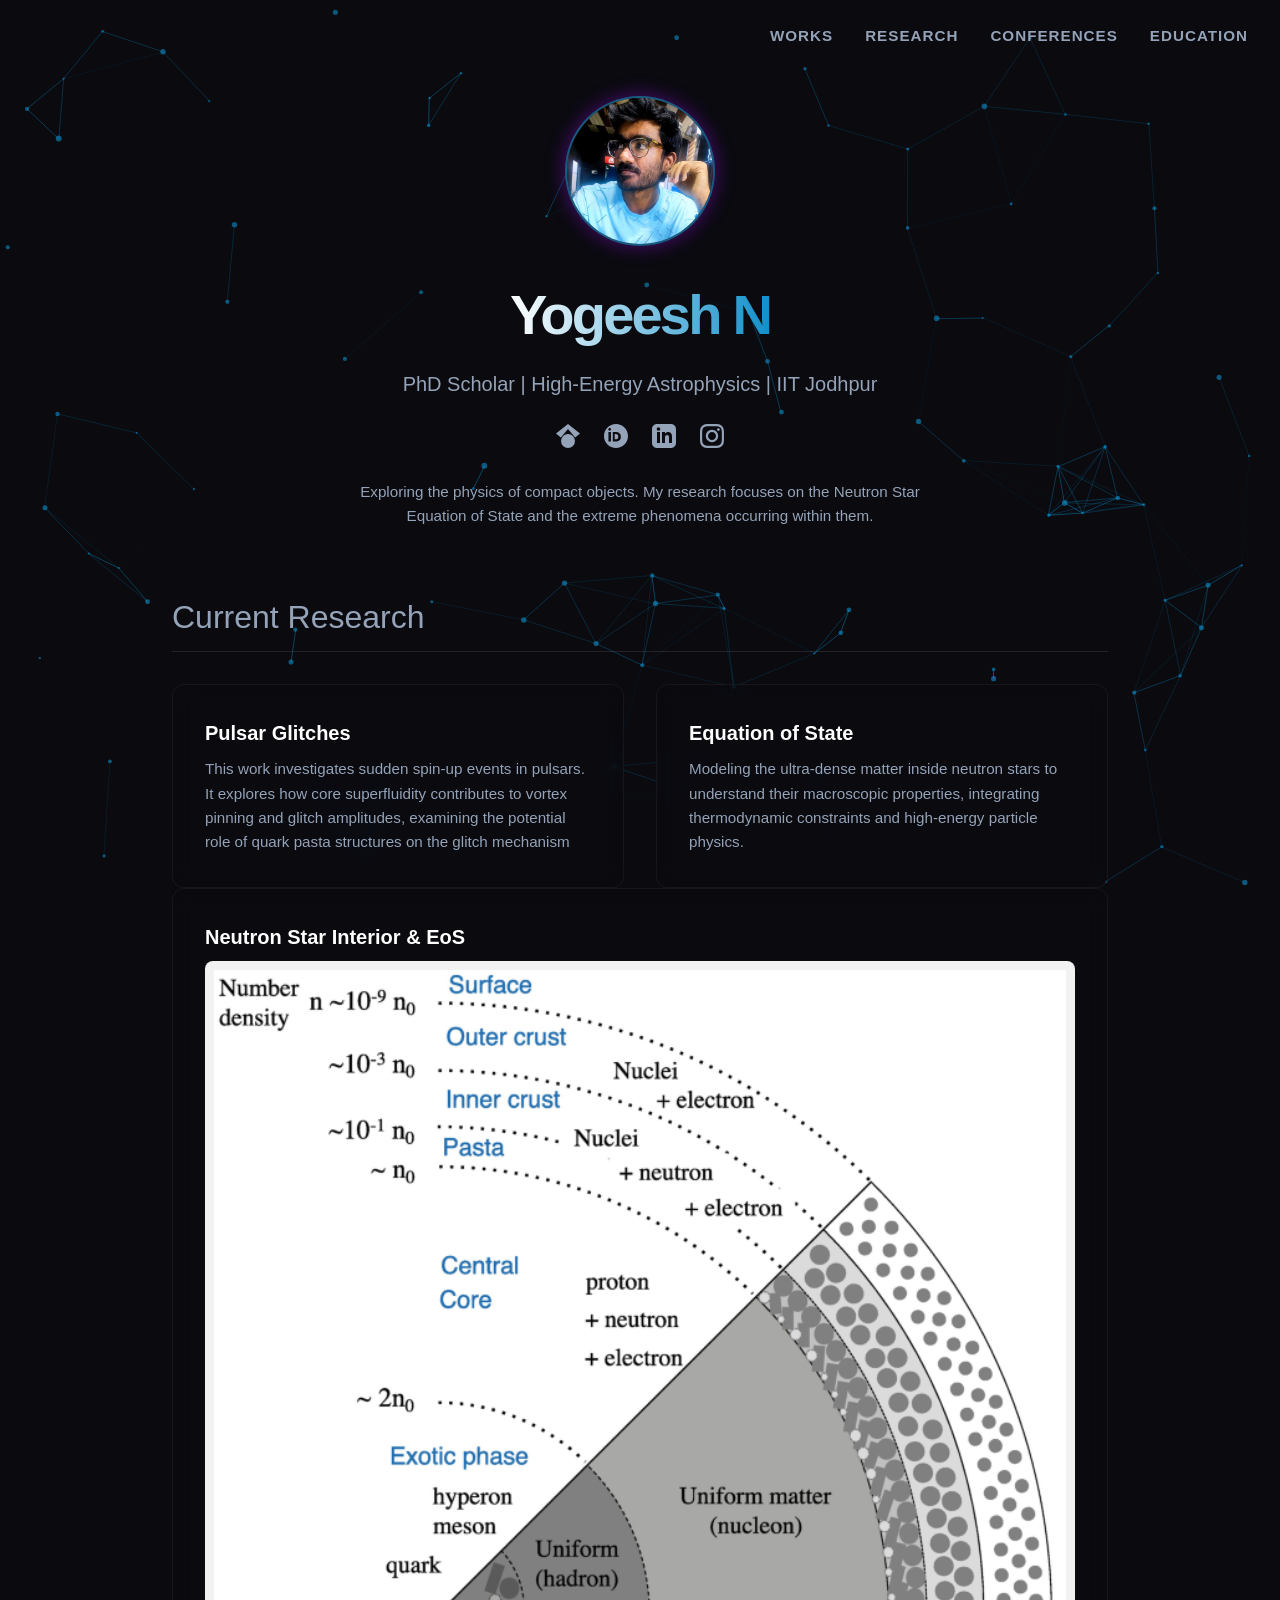
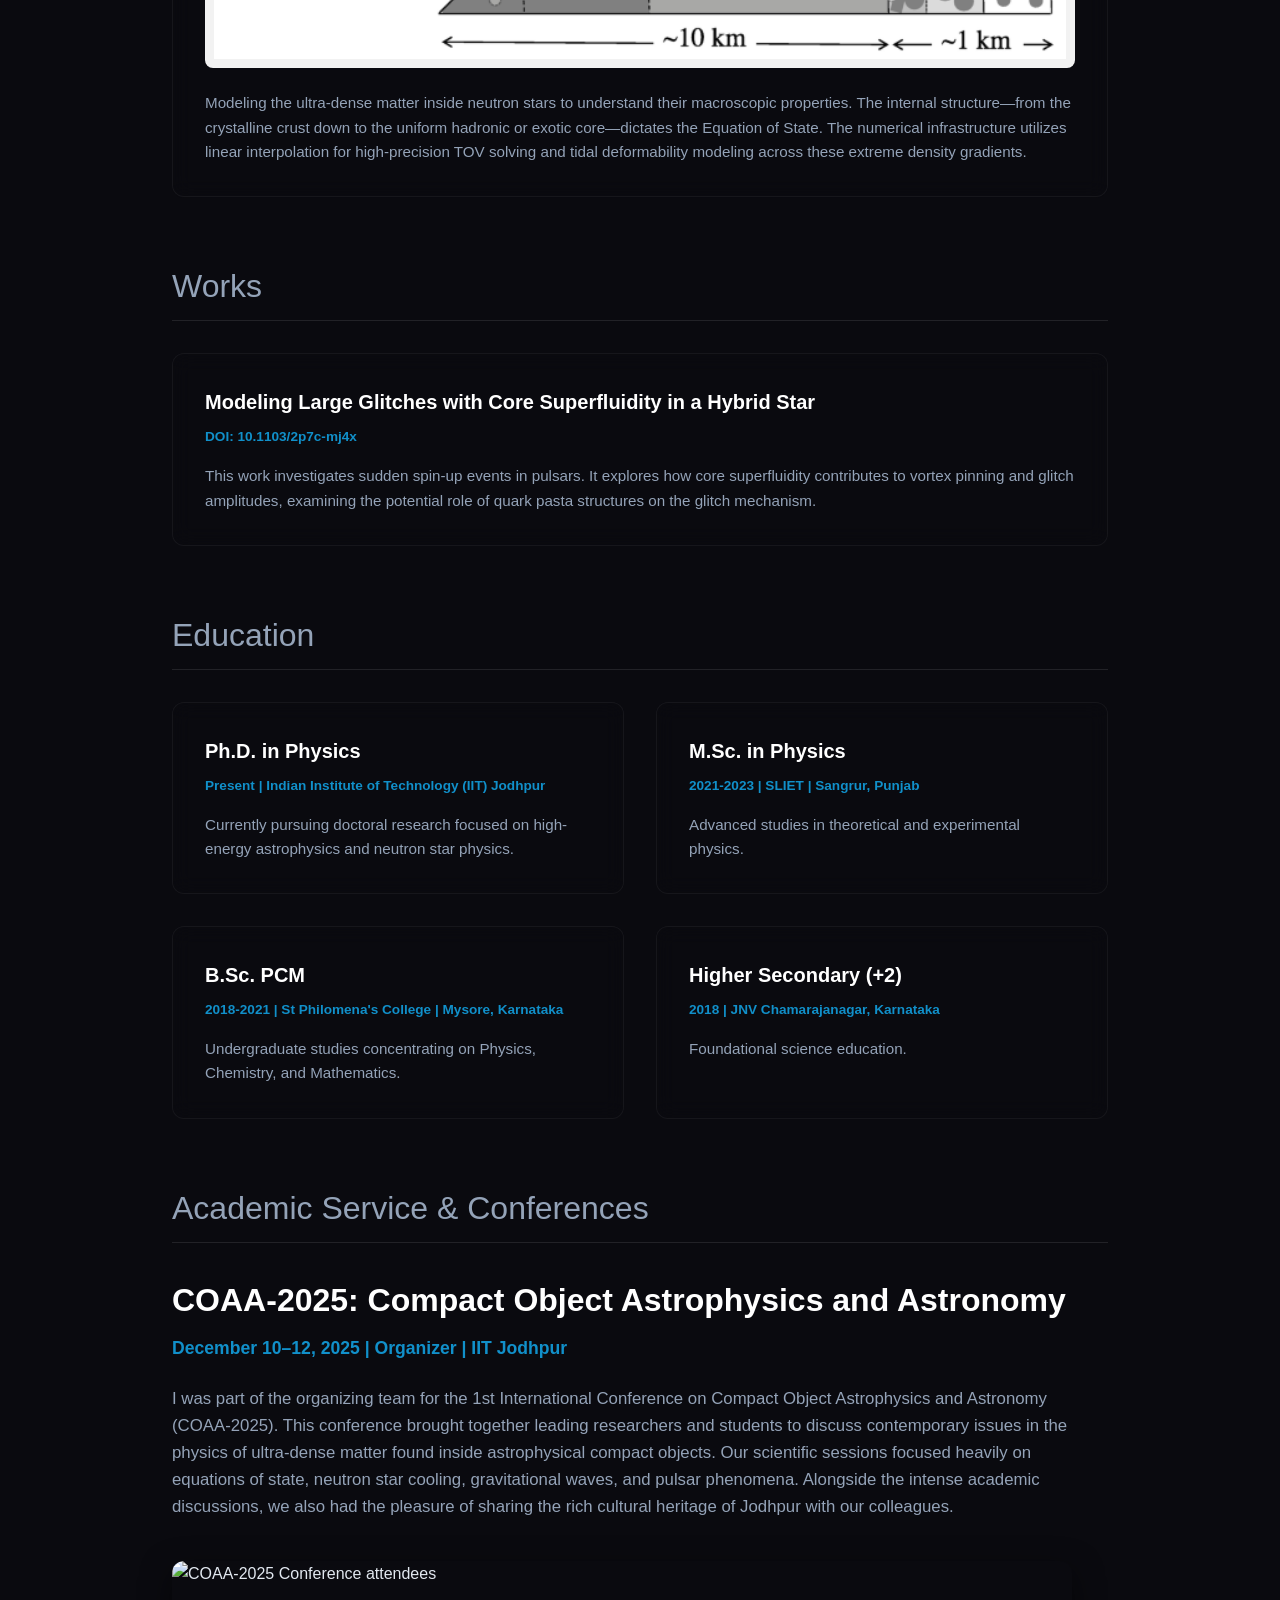
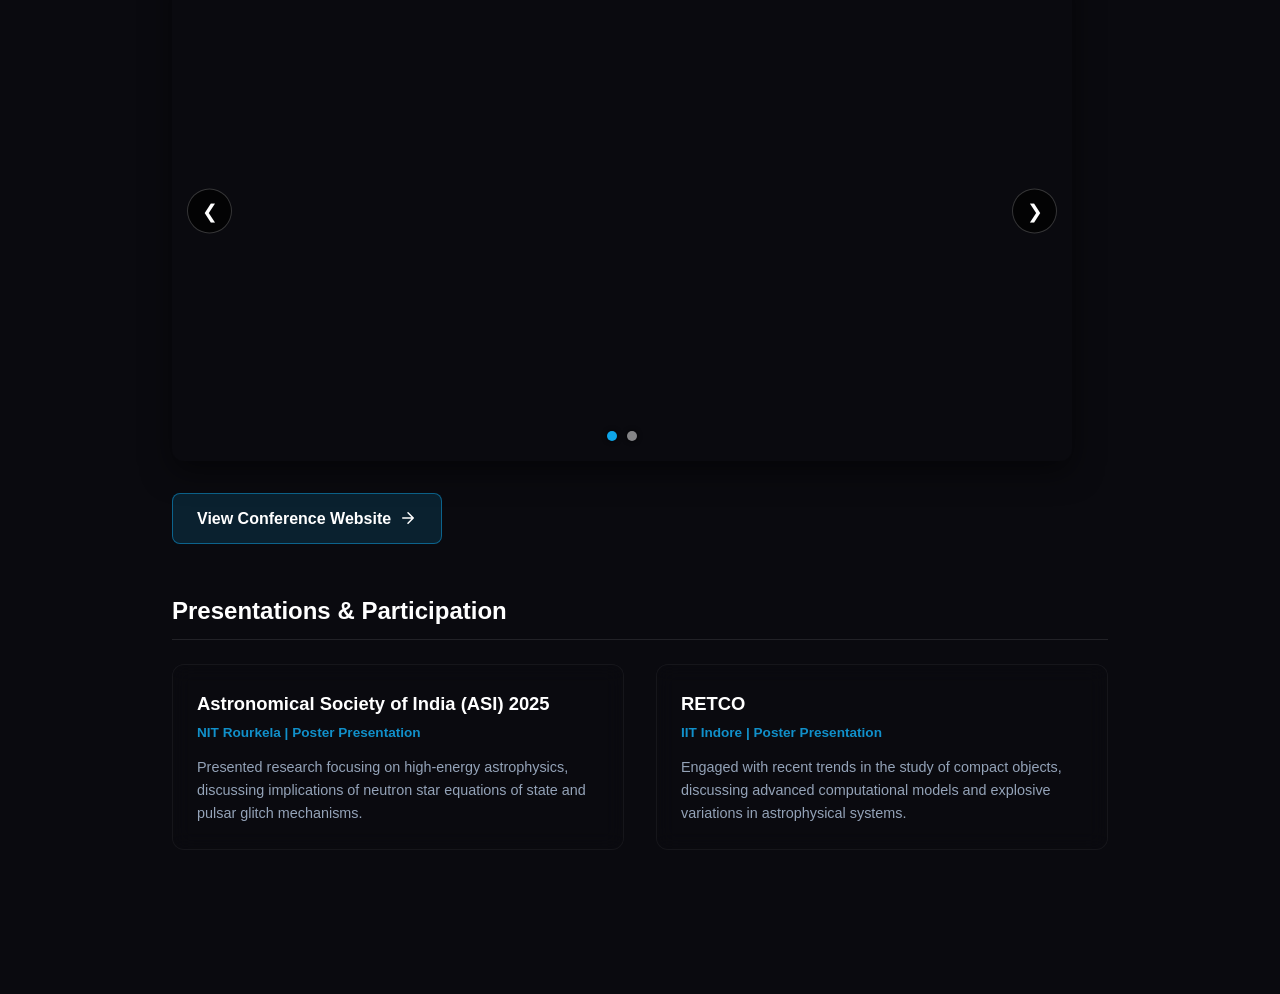
==== index.html @ 6638828c "Add files via upload" ====
<!DOCTYPE html>
<html lang="en">
<head>
    <meta charset="UTF-8">
    <meta name="viewport" content="width=device-width, initial-scale=1.0">
    <title>Yogeesh N | Astrophysics Research</title>
    <style>
        :root {
            --bg-color: #0a0a0f;
            --text-main: #e2e8f0;
            --text-muted: #94a3b8;
            --accent: #1190ca;
            --accent-glow: rgba(153, 14, 233, 0.466);
        }

        * {
            margin: 0;
            padding: 0;
            box-sizing: border-box;
            font-family: 'Segoe UI', Tahoma, Geneva, Verdana, sans-serif;
        }

        body {
            background-color: var(--bg-color);
            color: var(--text-main);
            min-height: 100vh;
            line-height: 1.6;
            overflow-x: hidden;
        }

        /* Particle Background Canvas */
        #particle-canvas {
            position: fixed;
            top: 0;
            left: 0;
            width: 100vw;
            height: 100vh;
            z-index: -1;
            pointer-events: none; /* Lets clicks pass through to content */
        }

        .container {
            max-width: 1000px;
            margin: 0 auto;
            padding: 4rem 2rem;
            position: relative;
            z-index: 1;
        }

        /* Header & Profile Layout */
        header {
            display: flex;
            flex-direction: column;
            align-items: center;
            text-align: center;
            margin-bottom: 4rem;
        }

        .profile-photo {
            width: 150px;
            height: 150px;
            border-radius: 50%;
            margin-bottom: 1.5rem;
            border: 2px solid rgba(14, 165, 233, 0.4);
            box-shadow: 0 0 20px var(--accent-glow);
            object-fit: cover;
            background-color: #1e293b; /* Fallback if image is missing */
        }

        h1 {
            font-size: 3.5rem;
            font-weight: 700;
            letter-spacing: -0.05em;
            margin-bottom: 0.5rem;
            background: linear-gradient(to right, #fff, var(--accent));
            -webkit-background-clip: text;
            -webkit-text-fill-color: transparent;
        }

        h2 {
            font-size: 1.25rem;
            color: var(--text-muted);
            font-weight: 400;
            margin-bottom: 1.5rem;
        }

        /* Social Links */
        .social-links {
            display: flex;
            gap: 1.5rem;
            margin-bottom: 2rem;
        }

        .social-links a {
            color: var(--text-muted);
            transition: all 0.3s ease;
            display: flex;
            align-items: center;
            justify-content: center;
        }

        .social-links a:hover {
            color: var(--accent);
            transform: translateY(-3px);
        }

        .social-links svg {
            width: 24px;
            height: 24px;
            fill: currentColor;
        }

        .section-title {
            font-size: 2rem;
            margin: 4rem 0 2rem;
            padding-bottom: 0.5rem;
            border-bottom: 1px solid rgba(255,255,255,0.1);
        }

        /* Grids */
        .grid {
            display: grid;
            grid-template-columns: repeat(auto-fit, minmax(300px, 1fr));
            gap: 2rem;
        }

        .card {
            background: rgba(10, 10, 15, 0.6);
            backdrop-filter: blur(10px);
            border: 1px solid rgba(255, 255, 255, 0.05);
            border-radius: 12px;
            padding: 2rem;
            transition: all 0.4s cubic-bezier(0.175, 0.885, 0.32, 1.275);
        }

        .card:hover {
            transform: translateY(-5px);
            border-color: rgba(14, 165, 233, 0.4);
            box-shadow: 0 10px 30px -10px rgba(14, 165, 233, 0.2);
        }

        .card h3 {
            font-size: 1.25rem;
            margin-bottom: 0.5rem;
            color: #fff;
        }

        /* Education Specific Styling */
        .edu-meta {
            color: var(--accent);
            font-size: 0.85rem;
            font-weight: 600;
            margin-bottom: 1rem;
            display: block;
        }

        p {
            color: var(--text-muted);
            font-size: 0.95rem;
        }

        /* Smooth scrolling for the whole page */
        html {
            scroll-behavior: smooth;
        }

        /* Top Right Navigation Menu */
        nav {
            position: fixed;
            top: 0;
            right: 0;
            padding: 1.5rem 2rem;
            z-index: 100;
            display: flex;
            gap: 2rem;
            background: transparent;
            backdrop-filter: blur(0px);
            border-bottom-left-radius: 16px;
            transition: transform 0.4s ease-in-out;
        }

        nav a {
            color: var(--text-muted);
            text-decoration: none;
            font-size: 0.95rem;
            font-weight: 600;
            letter-spacing: 1px;
            text-transform: uppercase;
            transition: transform 0.4s ease-in-out; /* Smooth sliding animation */
        }

        /* The class that hides the menu */
        nav.hidden {
            transform: translateY(-150%);
        }

        /* Distinct vibrant colors for each link on hover */
        nav a.nav-pub:hover { color: #f43f5e; text-shadow: 0 0 12px rgba(244, 63, 94, 0.6); } /* Rose */
        nav a.nav-res:hover { color: #0ea5e9; text-shadow: 0 0 12px rgba(14, 165, 233, 0.6); } /* Cyan */
        nav a.nav-conf:hover { color: #10b981; text-shadow: 0 0 12px rgba(16, 185, 129, 0.6); } /* Emerald */
        nav a.nav-edu:hover { color: #f59e0b; text-shadow: 0 0 12px rgba(245, 158, 11, 0.6); } /* Amber */
        
        /* Adjust container padding so the top content isn't hidden behind the nav */
        .container {
            padding-top: 6rem; 
        }
    </style>
</head>
<body>

    <canvas id="particle-canvas"></canvas>
    <nav>
        <a href="#works" class="nav-pub">Works</a>
        <a href="#research" class="nav-res">Research</a>
        <a href="#conferences" class="nav-conf">Conferences</a>
        <a href="#education" class="nav-edu">Education</a>
    </nav>
    <div class="container">
        <header>
            <img src="profile_photo.jpeg" alt="Yogeesh" class="profile-photo" onerror="this.src='data:image/svg+xml;utf8,<svg xmlns=\'http://www.w3.org/2000/svg\' viewBox=\'0 0 24 24\' fill=\'%2394a3b8\'><path d=\'M12 12c2.21 0 4-1.79 4-4s-1.79-4-4-4-4 1.79-4 4 1.79 4 4 4zm0 2c-2.67 0-8 1.34-8 4v2h16v-2c0-2.66-5.33-4-8-4z\'/></svg>'">
            
            <h1>Yogeesh N</h1>
            <h2>PhD Scholar | High-Energy Astrophysics | IIT Jodhpur</h2>
            
            <div class="social-links">
                <a href="https://scholar.google.com/citations?user=BvvoBO4AAAAJ&hl=en" target="_blank" title="Google Scholar">
                    <svg viewBox="0 0 24 24"><path d="M12 24a7 7 0 1 1 0-14 7 7 0 0 1 0 14zm0-24L0 9.5l4.838 3.911L12 5l7.162 8.411L24 9.5z"/></svg>
                </a>
                <a href="https://orcid.org/0009-0003-1152-4563" target="_blank" title="ORCID">
                    <svg viewBox="0 0 256 256"><path d="M128 0C57.3 0 0 57.3 0 128s57.3 128 128 128 128-57.3 128-128S198.7 0 128 0zm-54 186.2H47.4V86h26.6v100.2zM60.7 72.3c-8.5 0-15.4-6.9-15.4-15.4s6.9-15.4 15.4-15.4 15.4 6.9 15.4 15.4-6.9 15.4-15.4 15.4zm118.8 63.8c0 36.3-21.7 50.1-55.5 50.1H94.1V86h33.8c30.2 0 51.6 15.8 51.6 50.1zm-27-1.1c0-20.7-10.7-27.9-28.5-27.9h-10v56.7h10c18.5 0 28.5-8.2 28.5-28.8z"/></svg>
                </a>
                <a href="https://www.linkedin.com/in/yogeesh-n-95727520b/" target="_blank" title="LinkedIn">
                    <svg viewBox="0 0 24 24"><path d="M19 0h-14c-2.761 0-5 2.239-5 5v14c0 2.761 2.239 5 5 5h14c2.762 0 5-2.239 5-5v-14c0-2.761-2.238-5-5-5zm-11 19h-3v-11h3v11zm-1.5-12.268c-.966 0-1.75-.79-1.75-1.764s.784-1.764 1.75-1.764 1.75.79 1.75 1.764-.783 1.764-1.75 1.764zm13.5 12.268h-3v-5.604c0-3.368-4-3.113-4 0v5.604h-3v-11h3v1.765c1.396-2.586 7-2.777 7 2.476v6.759z"/></svg>
                </a>
                <a href="YOUR_INSTAGRAM_LINK" target="_blank" title="Instagram">
                    <svg viewBox="0 0 24 24"><path d="M12 2.163c3.204 0 3.584.012 4.85.07 3.252.148 4.771 1.691 4.919 4.919.058 1.265.069 1.645.069 4.849 0 3.205-.012 3.584-.069 4.849-.149 3.225-1.664 4.771-4.919 4.919-1.266.058-1.644.07-4.85.07-3.204 0-3.584-.012-4.849-.07-3.26-.149-4.771-1.699-4.919-4.92-.058-1.265-.07-1.644-.07-4.849 0-3.204.013-3.583.07-4.849.149-3.227 1.664-4.771 4.919-4.919 1.266-.057 1.645-.069 4.849-.069zm0-2.163c-3.259 0-3.667.014-4.947.072-4.358.2-6.78 2.618-6.98 6.98-.059 1.281-.073 1.689-.073 4.948 0 3.259.014 3.668.072 4.948.2 4.358 2.618 6.78 6.98 6.98 1.281.058 1.689.072 4.948.072 3.259 0 3.668-.014 4.948-.072 4.354-.2 6.782-2.618 6.979-6.98.059-1.28.073-1.689.073-4.948 0-3.259-.014-3.667-.072-4.947-.196-4.354-2.617-6.78-6.979-6.98-1.281-.059-1.69-.073-4.949-.073zm0 5.838c-3.403 0-6.162 2.759-6.162 6.162s2.759 6.163 6.162 6.163 6.162-2.759 6.162-6.163c0-3.403-2.759-6.162-6.162-6.162zm0 10.162c-2.209 0-4-1.79-4-4s1.79-4 4-4 4 1.79 4 4-1.79 4-4 4zm6.406-11.845c-.796 0-1.441.645-1.441 1.44s.645 1.44 1.441 1.44c.795 0 1.439-.645 1.439-1.44s-.644-1.44-1.439-1.44z"/></svg>
                </a>
            </div>

            <p style="max-width: 600px; margin-inline: auto;">
                Exploring the physics of compact objects. My research focuses on the Neutron Star Equation of State and the extreme phenomena occurring within them.
            </p>
        </header>

        <h2 id="research" class="section-title">Current Research</h2>
        <div class="grid">
            <div class="card">
                <h3>Pulsar Glitches</h3>
                <p> This work investigates sudden spin-up events in pulsars. It explores how core superfluidity contributes to vortex pinning and glitch amplitudes, examining the potential role of quark pasta structures on the glitch mechanism</p>
            </div>
            
            <div class="card">
                <h3>Equation of State</h3>
                <p>Modeling the ultra-dense matter inside neutron stars to understand their macroscopic properties, integrating thermodynamic constraints and high-energy particle physics.</p>
            </div>
        </div>
        <div class="card">
                <h3>Neutron Star Interior & EoS</h3>
                <img src="star_structure.png" alt="Cross-section of a neutron star showing number density across the crust, pasta phase, and central core" style="width: 100%; border-radius: 8px; margin-bottom: 1rem; border: 1px solid rgba(255,255,255,0.1); background-color: rgba(255, 255, 255, 0.95); padding: 0.5rem;">
                <p>Modeling the ultra-dense matter inside neutron stars to understand their macroscopic properties. The internal structure—from the crystalline crust down to the uniform hadronic or exotic core—dictates the Equation of State. The numerical infrastructure utilizes linear interpolation for high-precision TOV solving and tidal deformability modeling across these extreme density gradients.</p>
            </div>
        <h2 id="works" class="section-title">Works</h2>
        <div class="grid" style="margin-bottom: 2rem;">
            <div class="card">
                <h3>Modeling Large Glitches with Core Superfluidity in a Hybrid Star</h3>
                <span class="edu-meta">
                    <a href="https://doi.org/10.1103/2p7c-mj4x" target="_blank" style="color: var(--accent); text-decoration: none;">
                        DOI: 10.1103/2p7c-mj4x
                    </a>
                </span>
                <p>This work investigates sudden spin-up events in pulsars. It explores how core superfluidity contributes to vortex pinning and glitch amplitudes, examining the potential role of quark pasta structures on the glitch mechanism.</p>
            </div>
        </div>
        <h2 id="education" class="section-title">Education</h2>
        <div class="grid">
            <div class="card">
                <h3>Ph.D. in Physics</h3>
                <span class="edu-meta">Present | Indian Institute of Technology (IIT) Jodhpur</span>
                <p>Currently pursuing doctoral research focused on high-energy astrophysics and neutron star physics.</p>
            </div>

            <div class="card">
                <h3>M.Sc. in Physics</h3>
                <span class="edu-meta">2021-2023 | SLIET | Sangrur, Punjab</span>
                <p>Advanced studies in theoretical and experimental physics.</p>
            </div>

            <div class="card">
                <h3>B.Sc. PCM</h3>
                <span class="edu-meta">2018-2021 | St Philomena's College | Mysore, Karnataka</span>
                <p>Undergraduate studies concentrating on Physics, Chemistry, and Mathematics.</p>
            </div>

            <div class="card">
                <h3>Higher Secondary (+2)</h3>
                <span class="edu-meta">2018 | JNV Chamarajanagar, Karnataka</span>
                <p>Foundational science education.</p>
            </div>
           </div> <h2 id="conferences" class="section-title">Academic Service & Conferences</h2>
           
        <div style="margin-bottom: 5rem;">
            <h3 style="font-size: 2rem; margin-bottom: 0.5rem; color: #fff;">COAA-2025: Compact Object Astrophysics and Astronomy</h3>
            <span class="edu-meta" style="font-size: 1.1rem; margin-bottom: 1.5rem; display: block;">
                December 10–12, 2025 | Organizer | IIT Jodhpur
            </span>
            
            <p style="margin-bottom: 2.5rem; font-size: 1.05rem; max-width: 900px;">
                I was part of the organizing team for the 1st International Conference on Compact Object Astrophysics and Astronomy (COAA-2025). This conference brought together leading researchers and students to discuss contemporary issues in the physics of ultra-dense matter found inside astrophysical compact objects. Our scientific sessions focused heavily on equations of state, neutron star cooling, gravitational waves, and pulsar phenomena. Alongside the intense academic discussions, we also had the pleasure of sharing the rich cultural heritage of Jodhpur with our colleagues.
            </p>

            <div style="position: relative; width: 100%; max-width: 900px; margin: 0 0 2rem 0; overflow: hidden; border-radius: 12px; box-shadow: 0 10px 30px rgba(0,0,0,0.5);">
                
                <div id="conference-track" style="display: flex; transition: transform 0.4s ease-in-out;">
                    <img src="IMG_3596.JPG" alt="COAA-2025 Conference attendees" style="min-width: 100%; height: 500px; object-fit: cover;">
                    <img src="IMG_3837.JPG" alt="COAA-2025 participants visiting Mehrangarh Fort" style="min-width: 100%; height: 500px; object-fit: cover;">
                </div>

                <button onclick="moveSlide(-1)" style="position: absolute; top: 50%; left: 15px; transform: translateY(-50%); background: rgba(0,0,0,0.7); color: white; border: 1px solid rgba(255,255,255,0.2); border-radius: 50%; width: 45px; height: 45px; cursor: pointer; display: flex; align-items: center; justify-content: center; font-size: 1.2rem; transition: background 0.3s; z-index: 2;">
                    &#10094;
                </button>
                <button onclick="moveSlide(1)" style="position: absolute; top: 50%; right: 15px; transform: translateY(-50%); background: rgba(0,0,0,0.7); color: white; border: 1px solid rgba(255,255,255,0.2); border-radius: 50%; width: 45px; height: 45px; cursor: pointer; display: flex; align-items: center; justify-content: center; font-size: 1.2rem; transition: background 0.3s; z-index: 2;">
                    &#10095;
                </button>

                <div style="position: absolute; bottom: 20px; left: 50%; transform: translateX(-50%); display: flex; gap: 10px; z-index: 2;">
                    <span class="carousel-dot" style="width: 10px; height: 10px; border-radius: 50%; background: #0ea5e9; transition: background 0.3s; box-shadow: 0 0 5px rgba(0,0,0,0.8);"></span>
                    <span class="carousel-dot" style="width: 10px; height: 10px; border-radius: 50%; background: rgba(255,255,255,0.5); transition: background 0.3s; box-shadow: 0 0 5px rgba(0,0,0,0.8);"></span>
                </div>
            </div>

            <a href="https://sites.google.com/iitj.ac.in/coaa/home" target="_blank" style="display: inline-flex; align-items: center; gap: 0.5rem; color: #fff; background: rgba(14, 165, 233, 0.15); padding: 0.75rem 1.5rem; border-radius: 8px; text-decoration: none; font-weight: 600; font-size: 1rem; transition: all 0.3s ease; border: 1px solid rgba(14, 165, 233, 0.5);">
                View Conference Website 
                <svg width="18" height="18" viewBox="0 0 24 24" fill="none" stroke="currentColor" stroke-width="2" stroke-linecap="round" stroke-linejoin="round"><path d="M5 12h14M12 5l7 7-7 7"/></svg>
            </a>
            <h3 style="font-size: 1.5rem; margin: 3rem 0 1.5rem; color: #fff; border-bottom: 1px solid rgba(255,255,255,0.1); padding-bottom: 0.5rem;">Presentations & Participation</h3>
            
            <div class="grid" style="margin-bottom: 2rem;">
                <div class="card" style="padding: 1.5rem; border: 1px solid rgba(255,255,255,0.05);">
                    <h4 style="font-size: 1.15rem; color: #fff; margin-bottom: 0.25rem;">Astronomical Society of India (ASI) 2025</h4>
                    <span style="color: var(--accent); font-size: 0.85rem; font-weight: 600; display: block; margin-bottom: 0.75rem;">NIT Rourkela | Poster Presentation</span>
                    <p style="font-size: 0.9rem; margin: 0;">
                        Presented research focusing on high-energy astrophysics, discussing implications of neutron star equations of state and pulsar glitch mechanisms.
                    </p>
                </div>

                <div class="card" style="padding: 1.5rem; border: 1px solid rgba(255,255,255,0.05);">
                    <h4 style="font-size: 1.15rem; color: #fff; margin-bottom: 0.25rem;">RETCO</h4>
                    <span style="color: var(--accent); font-size: 0.85rem; font-weight: 600; display: block; margin-bottom: 0.75rem;">IIT Indore | Poster Presentation</span>
                    <p style="font-size: 0.9rem; margin: 0;">
                        Engaged with recent trends in the study of compact objects, discussing advanced computational models and explosive variations in astrophysical systems.
                    </p>
                </div>
            </div>
        </div>
        </div>
        </div>
    </div>

    <script>
        // Interactive Canvas Particle System
        const canvas = document.getElementById('particle-canvas');
        const ctx = canvas.getContext('2d');
        
        let particles = [];
        const particleCount = 100;
        const connectionDistance = 120;
        const mouseInteractionRadius = 150;

        let mouse = { x: null, y: null };

        // Resize canvas to fit window
        function resizeCanvas() {
            canvas.width = window.innerWidth;
            canvas.height = window.innerHeight;
        }

        window.addEventListener('resize', resizeCanvas);
        resizeCanvas();

        // Track mouse position
        window.addEventListener('mousemove', (e) => {
            mouse.x = e.x;
            mouse.y = e.y;
        });

        // Clear mouse position when it leaves the screen
        window.addEventListener('mouseout', () => {
            mouse.x = null;
            mouse.y = null;
        });

        class Particle {
            constructor() {
                this.x = Math.random() * canvas.width;
                this.y = Math.random() * canvas.height;
                this.vx = (Math.random() - 0.5) * 1;
                this.vy = (Math.random() - 0.5) * 1;
                this.baseX = this.x;
                this.baseY = this.y;
                this.size = Math.random() * 2 + 1;
            }

            update() {
                // Move particle
                this.x += this.vx;
                this.y += this.vy;

                // Bounce off edges
                if (this.x < 0 || this.x > canvas.width) this.vx *= -1;
                if (this.y < 0 || this.y > canvas.height) this.vy *= -1;

                // Mouse interaction (Repel)
                if (mouse.x != null && mouse.y != null) {
                    let dx = mouse.x - this.x;
                    let dy = mouse.y - this.y;
                    let distance = Math.sqrt(dx * dx + dy * dy);
                    
                    if (distance < mouseInteractionRadius) {
                        let forceDirectionX = dx / distance;
                        let forceDirectionY = dy / distance;
                        let force = (mouseInteractionRadius - distance) / mouseInteractionRadius;
                        
                        // Push away
                        let directionX = forceDirectionX * force * -3;
                        let directionY = forceDirectionY * force * -3;
                        
                        this.x += directionX;
                        this.y += directionY;
                    }
                }
            }

            draw() {
                ctx.beginPath();
                ctx.arc(this.x, this.y, this.size, 0, Math.PI * 2);
                ctx.fillStyle = 'rgba(14, 165, 233, 0.5)';
                ctx.fill();
            }
        }

        // Initialize particles
        function init() {
            particles = [];
            for (let i = 0; i < particleCount; i++) {
                particles.push(new Particle());
            }
        }

        // Animation Loop
        function animate() {
            ctx.clearRect(0, 0, canvas.width, canvas.height);
            
            // Update and draw particles
            for (let i = 0; i < particles.length; i++) {
                particles[i].update();
                particles[i].draw();
                
                // Connect particles with lines
                for (let j = i; j < particles.length; j++) {
                    let dx = particles[i].x - particles[j].x;
                    let dy = particles[i].y - particles[j].y;
                    let distance = Math.sqrt(dx * dx + dy * dy);
                    
                    if (distance < connectionDistance) {
                        ctx.beginPath();
                        ctx.strokeStyle = `rgba(14, 165, 233, ${1 - distance/connectionDistance})`;
                        ctx.lineWidth = 0.5;
                        ctx.moveTo(particles[i].x, particles[i].y);
                        ctx.lineTo(particles[j].x, particles[j].y);
                        ctx.stroke();
                    }
                }
            }
            requestAnimationFrame(animate);
        }

        init();
        animate();
    </script>
    <script>
        // Instagram-Style Carousel Logic
        let currentSlideIndex = 0;
        const totalSlides = 2; // Update this number if you add more photos later

        function moveSlide(direction) {
            const track = document.getElementById('conference-track');
            const dots = document.querySelectorAll('.carousel-dot');
            
            // Calculate new index
            currentSlideIndex += direction;
            
            // Loop back to the start or end if we go out of bounds
            if (currentSlideIndex >= totalSlides) {
                currentSlideIndex = 0;
            } else if (currentSlideIndex < 0) {
                currentSlideIndex = totalSlides - 1;
            }
            
            // Slide the images
            track.style.transform = `translateX(-${currentSlideIndex * 100}%)`;
            
            // Update the glowing dots
            dots.forEach((dot, index) => {
                if (index === currentSlideIndex) {
                    dot.style.background = '#0ea5e9'; // Active color
                } else {
                    dot.style.background = 'rgba(255,255,255,0.5)'; // Inactive color
                }
            });
        }
    </script>
</body>
</html>
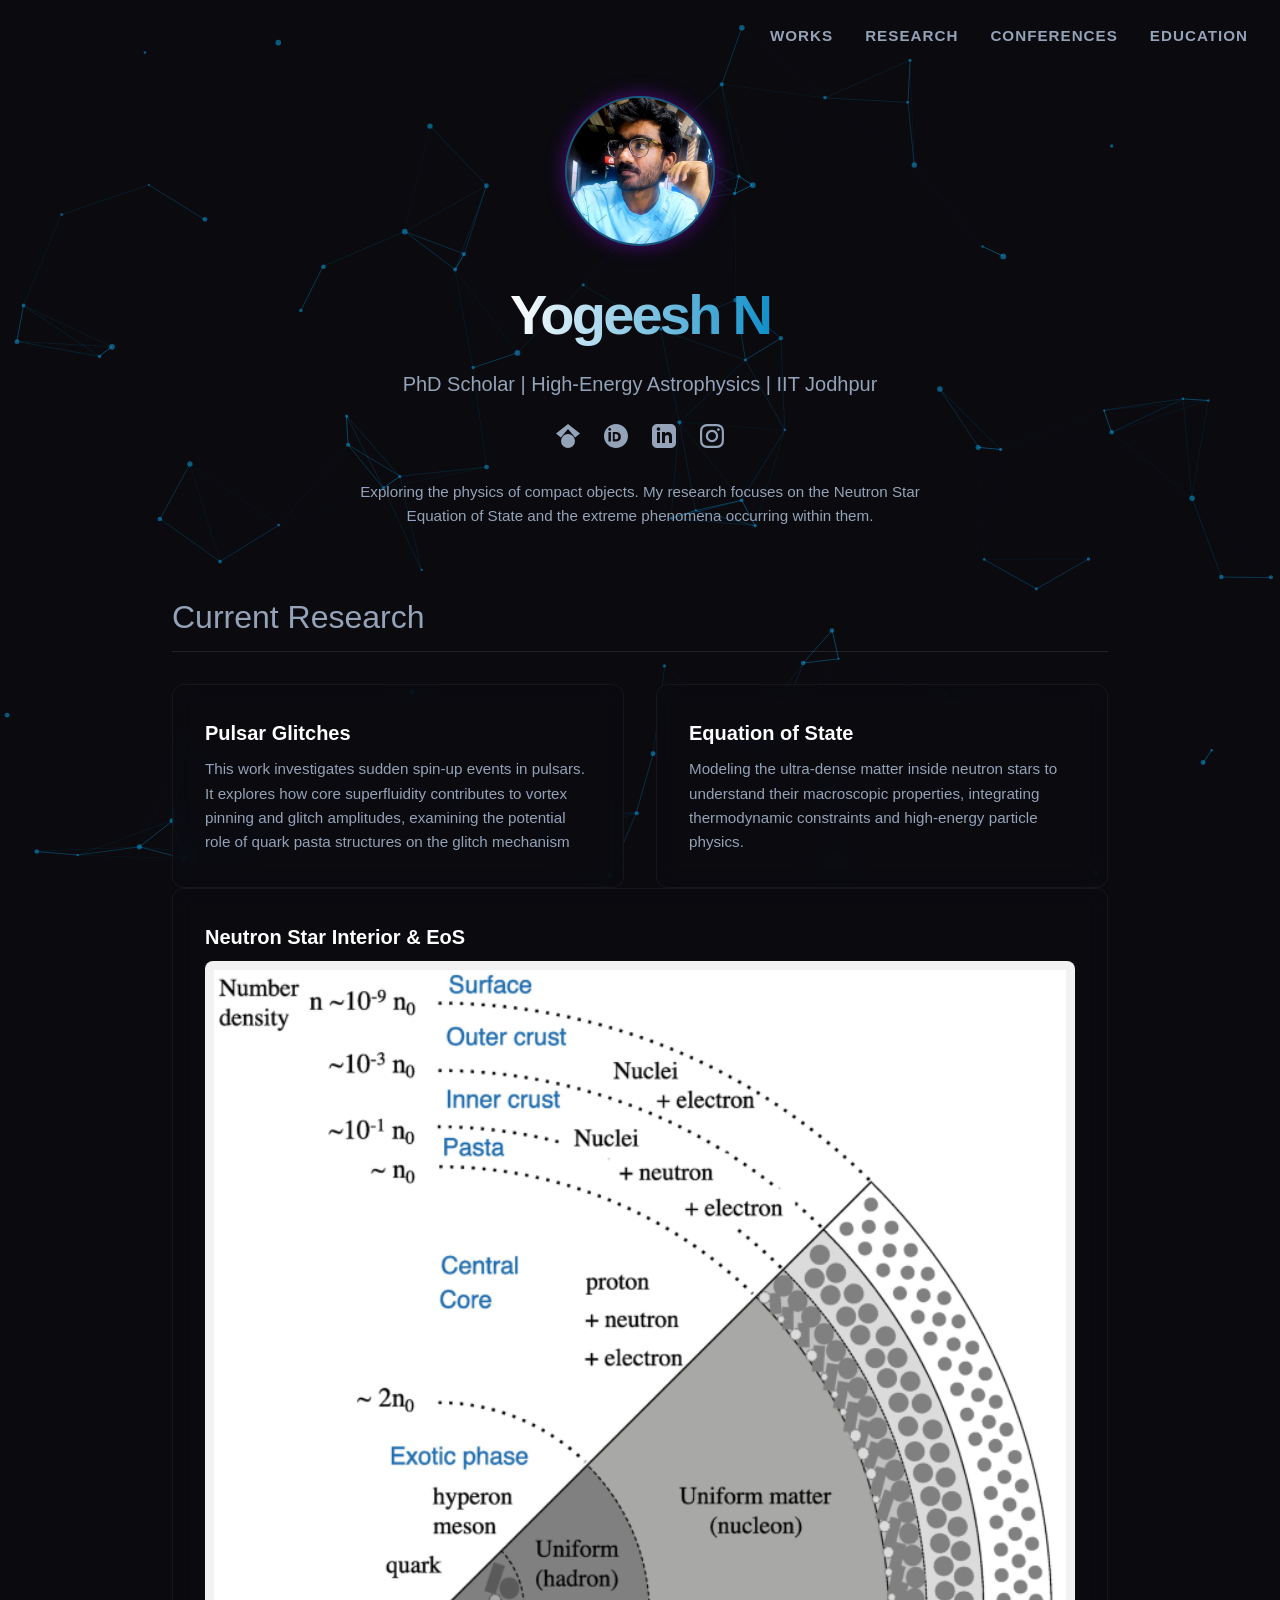
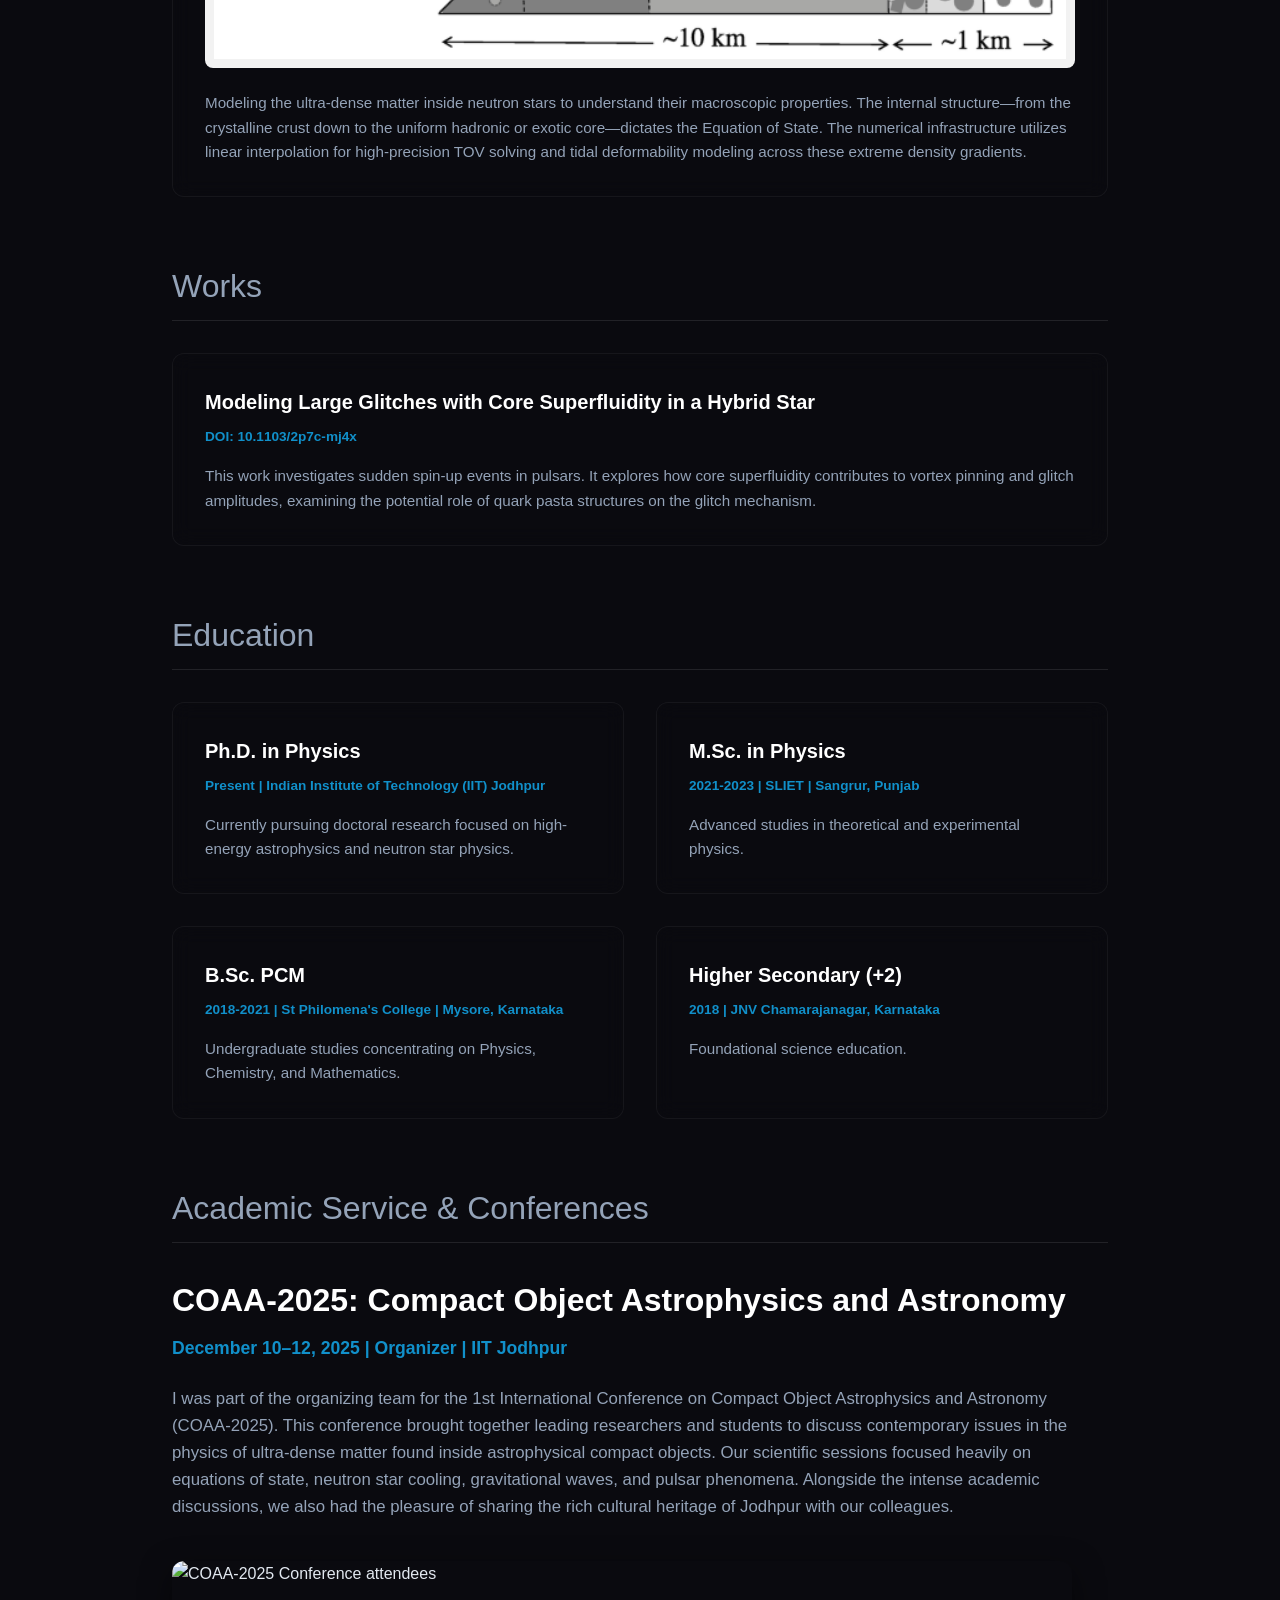
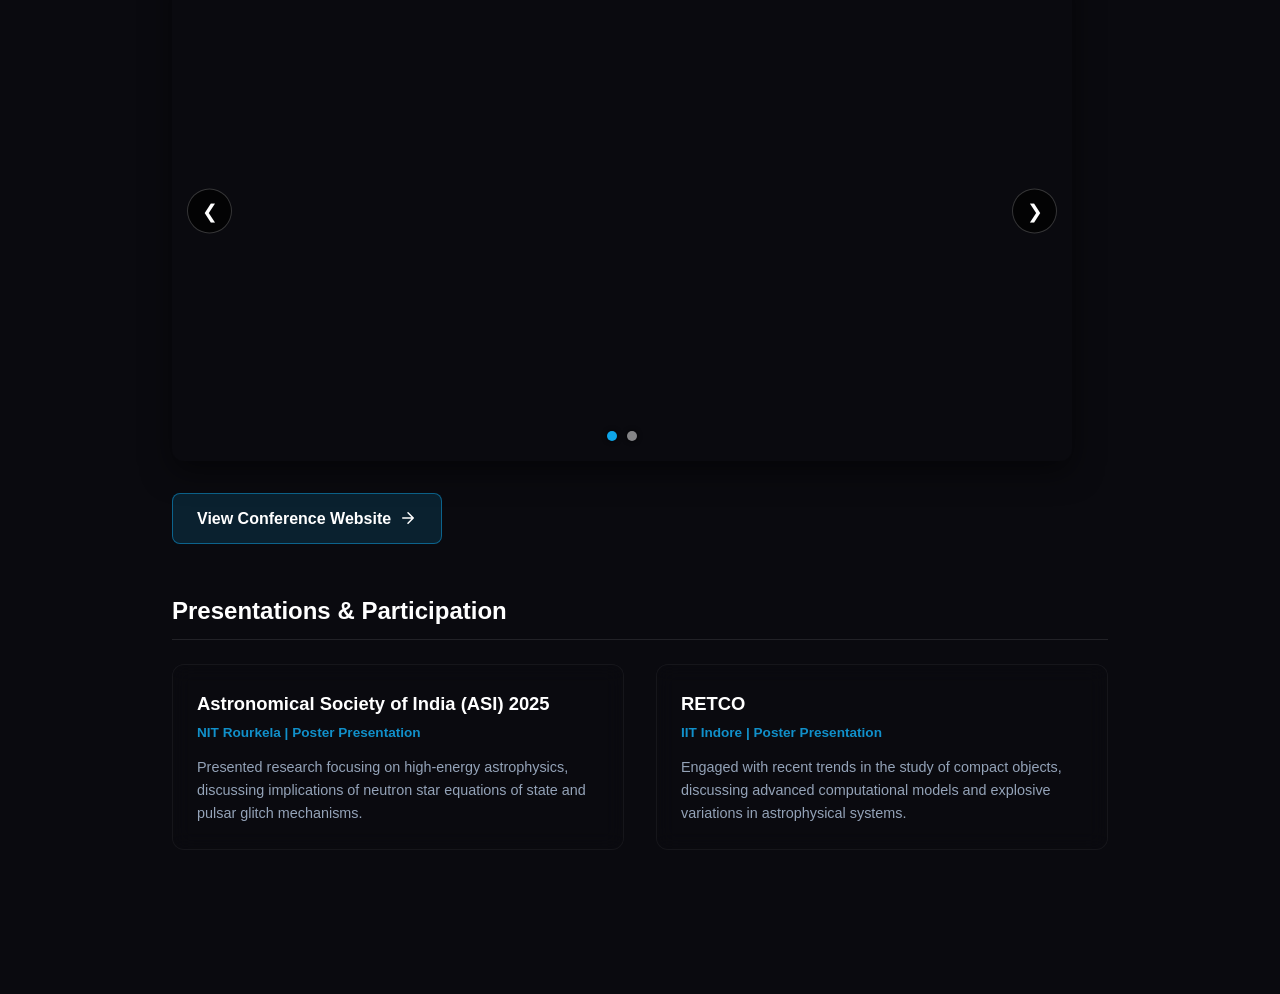
==== commit ce0d0bb4: "Integrate Google Analytics tracking in index.html Added Google Analytics tracking code to index.html" ====
--- a/index.html
+++ b/index.html
@@ -1,6 +1,15 @@
 <!DOCTYPE html>
 <html lang="en">
 <head>
+    <!-- Google tag (gtag.js) -->
+<script async src="https://www.googletagmanager.com/gtag/js?id=G-Z3EM6YJGJG"></script>
+<script>
+  window.dataLayer = window.dataLayer || [];
+  function gtag(){dataLayer.push(arguments);}
+  gtag('js', new Date());
+
+  gtag('config', 'G-Z3EM6YJGJG');
+</script>
     <meta charset="UTF-8">
     <meta name="viewport" content="width=device-width, initial-scale=1.0">
     <title>Yogeesh N | Astrophysics Research</title>
@@ -510,4 +519,4 @@
         }
     </script>
 </body>
-</html>+</html>
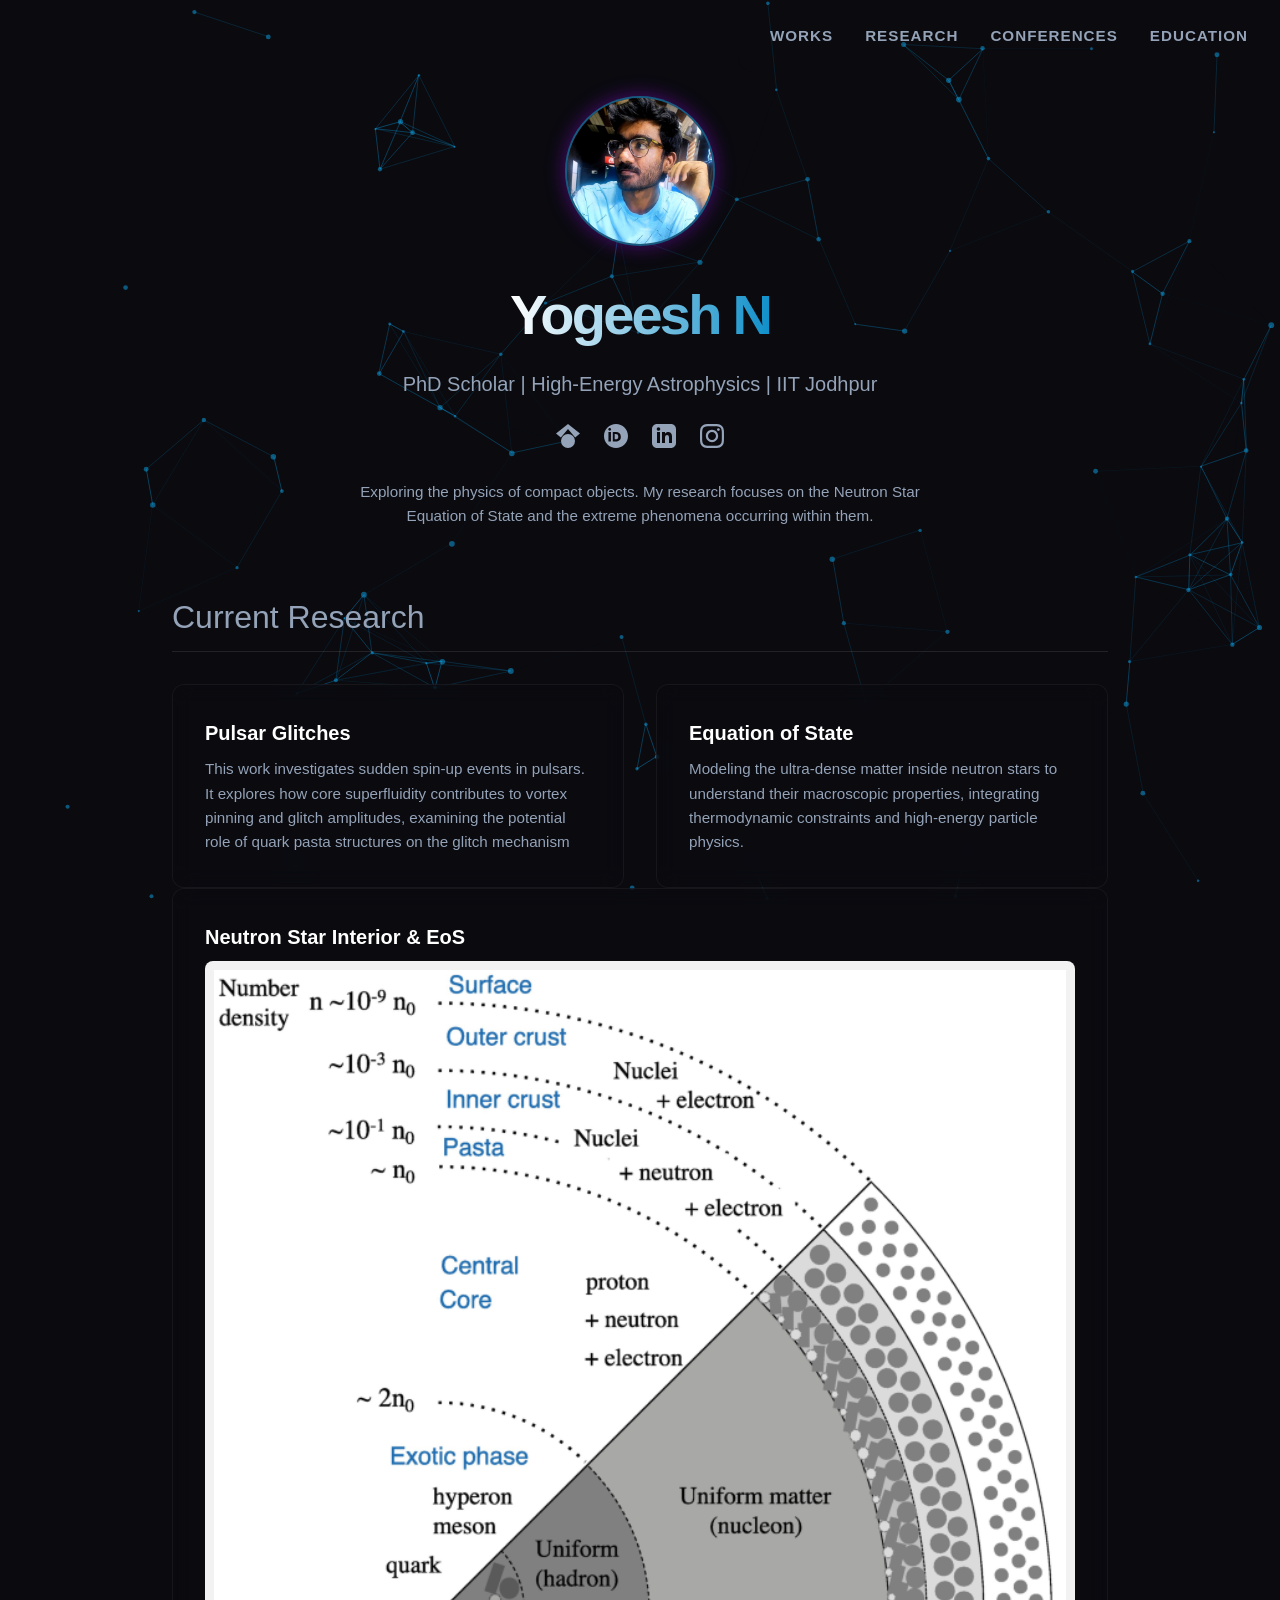
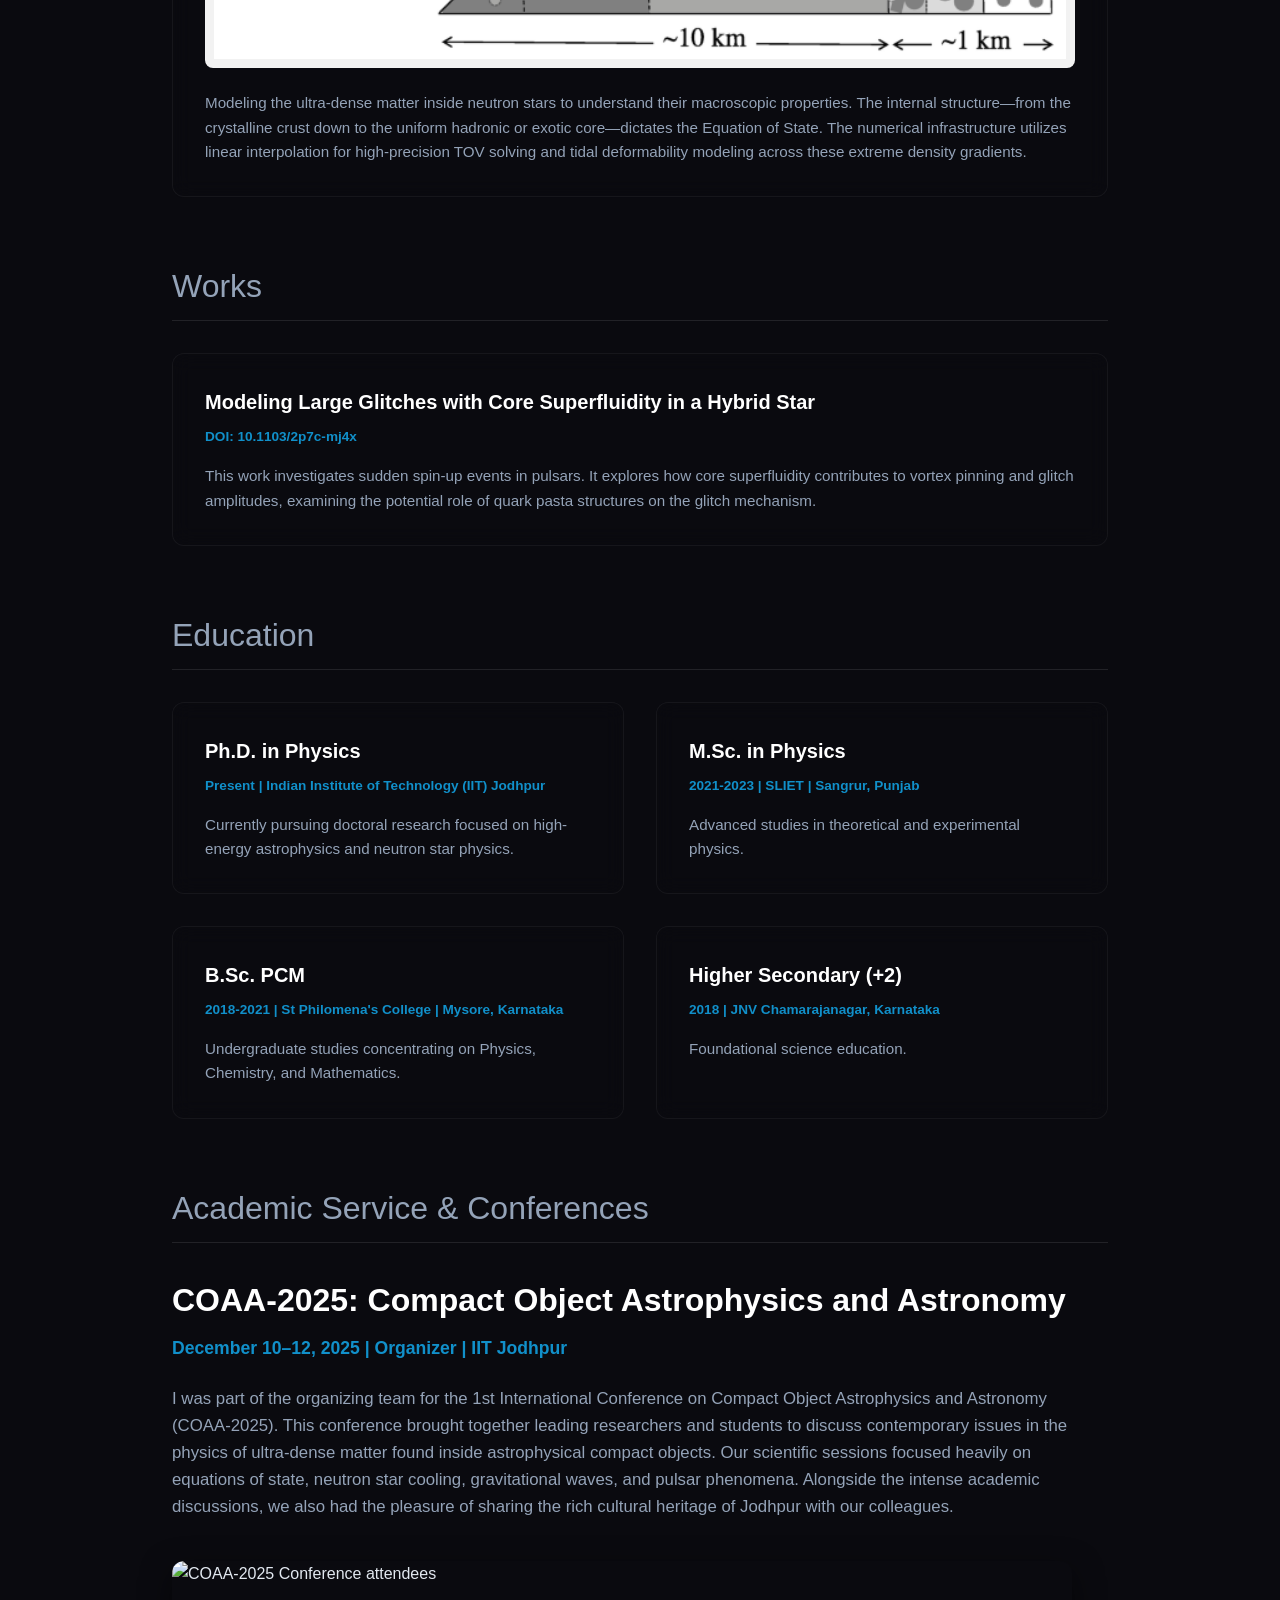
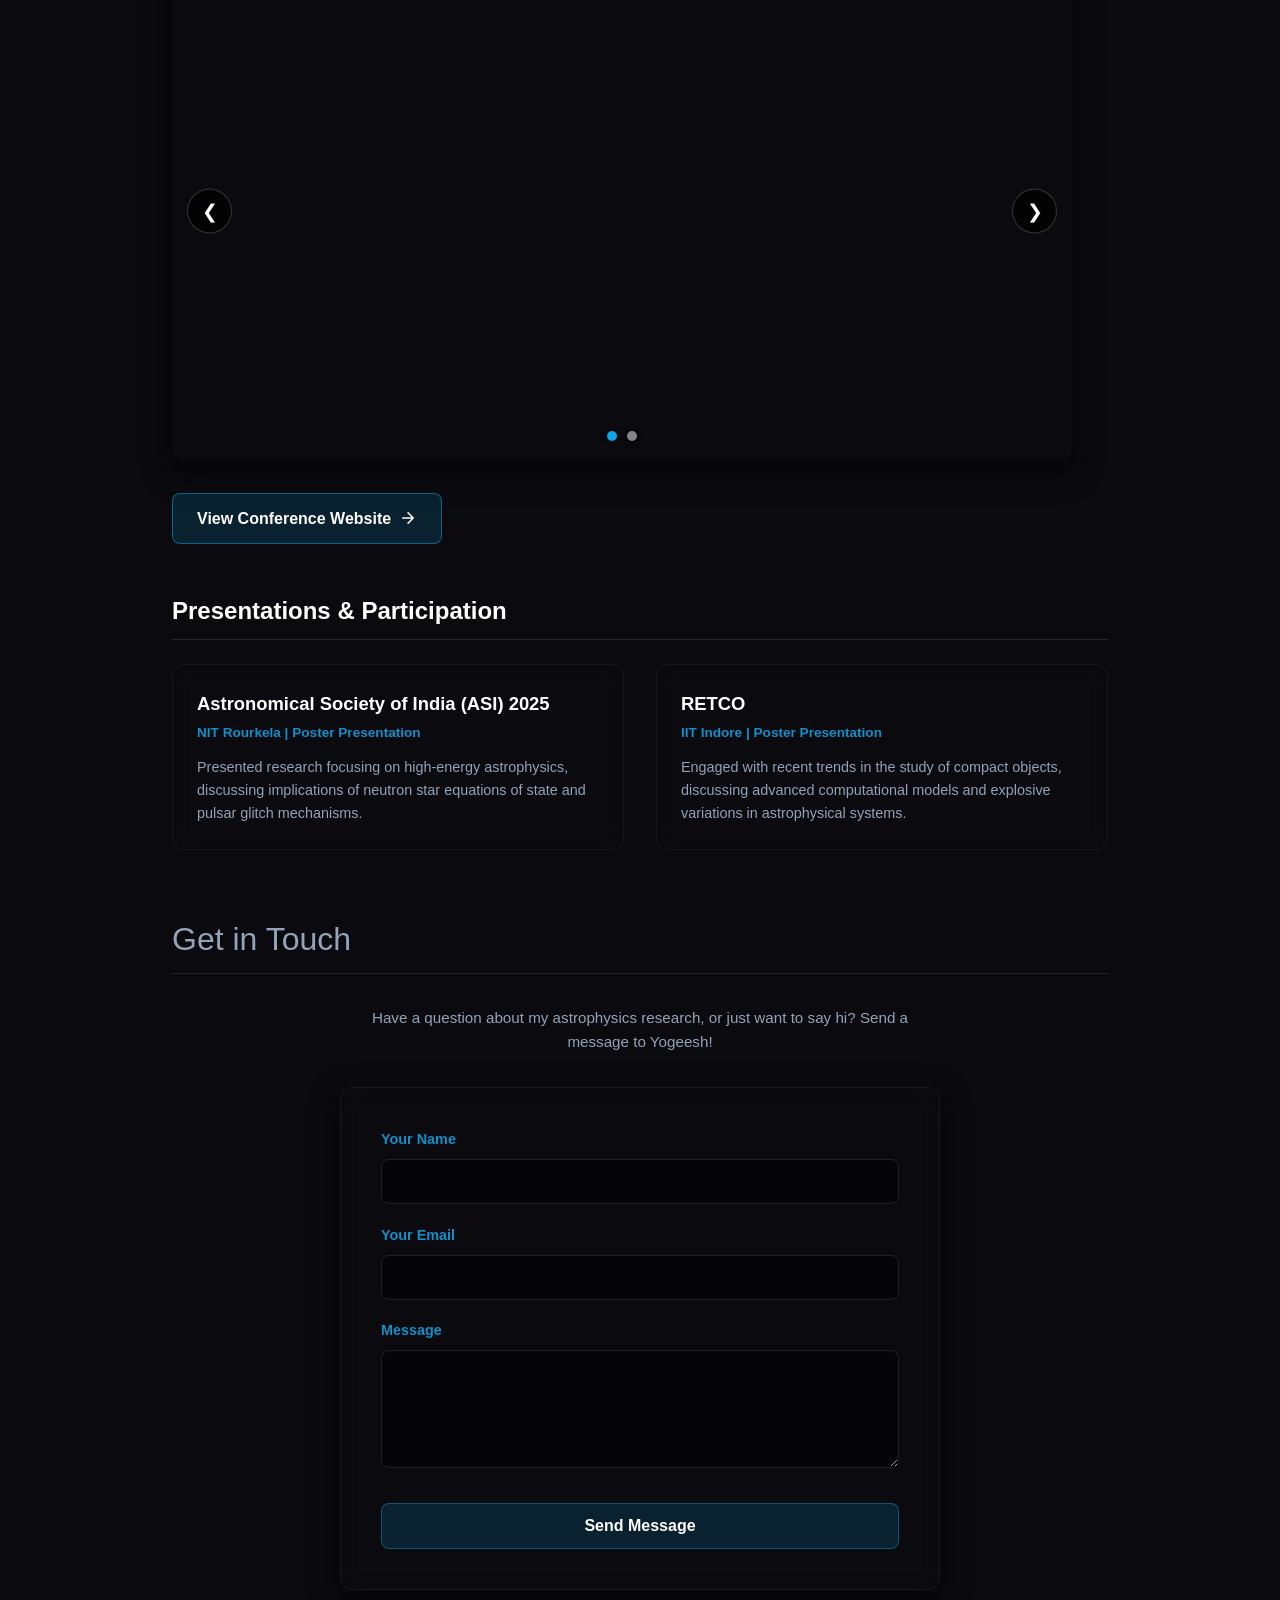
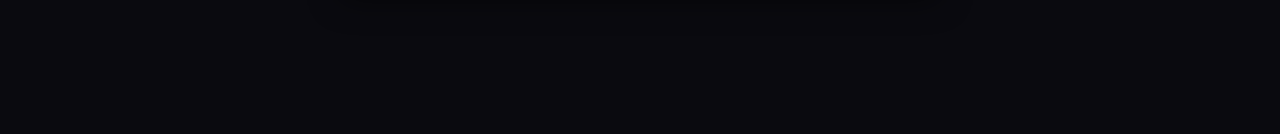
==== commit 59c0c477: "Add contact section with form in index.html" ====
--- a/index.html
+++ b/index.html
@@ -360,6 +360,34 @@
                     </p>
                 </div>
             </div>
+            <h2 id="contact" class="section-title">Get in Touch</h2>
+        <div style="margin-bottom: 5rem; max-width: 600px; margin-inline: auto;">
+            <p style="text-align: center; margin-bottom: 2rem; color: var(--text-muted);">
+                Have a question about my astrophysics research, or just want to say hi? Send a message to Yogeesh!
+            </p>
+            
+            <form action="https://formspree.io/f/YOUR_FORM_ID" method="POST" style="display: flex; flex-direction: column; gap: 1.2rem; background: rgba(10, 10, 15, 0.6); backdrop-filter: blur(10px); padding: 2.5rem; border-radius: 12px; border: 1px solid rgba(255, 255, 255, 0.05); box-shadow: 0 10px 30px rgba(0,0,0,0.5);">
+                
+                <div style="display: flex; flex-direction: column; gap: 0.5rem;">
+                    <label for="name" style="color: var(--accent); font-size: 0.9rem; font-weight: 600;">Your Name</label>
+                    <input type="text" id="name" name="name" required style="padding: 0.8rem; border-radius: 8px; border: 1px solid rgba(255,255,255,0.1); background: rgba(0,0,0,0.4); color: #fff; font-size: 1rem; outline: none; transition: border-color 0.3s;" onfocus="this.style.borderColor='#0ea5e9'" onblur="this.style.borderColor='rgba(255,255,255,0.1)'">
+                </div>
+                
+                <div style="display: flex; flex-direction: column; gap: 0.5rem;">
+                    <label for="email" style="color: var(--accent); font-size: 0.9rem; font-weight: 600;">Your Email</label>
+                    <input type="email" id="email" name="email" required style="padding: 0.8rem; border-radius: 8px; border: 1px solid rgba(255,255,255,0.1); background: rgba(0,0,0,0.4); color: #fff; font-size: 1rem; outline: none; transition: border-color 0.3s;" onfocus="this.style.borderColor='#0ea5e9'" onblur="this.style.borderColor='rgba(255,255,255,0.1)'">
+                </div>
+                
+                <div style="display: flex; flex-direction: column; gap: 0.5rem;">
+                    <label for="message" style="color: var(--accent); font-size: 0.9rem; font-weight: 600;">Message</label>
+                    <textarea id="message" name="message" rows="5" required style="padding: 0.8rem; border-radius: 8px; border: 1px solid rgba(255,255,255,0.1); background: rgba(0,0,0,0.4); color: #fff; font-size: 1rem; outline: none; resize: vertical; transition: border-color 0.3s;" onfocus="this.style.borderColor='#0ea5e9'" onblur="this.style.borderColor='rgba(255,255,255,0.1)'"></textarea>
+                </div>
+                
+                <button type="submit" style="margin-top: 1rem; padding: 0.8rem; border-radius: 8px; border: 1px solid rgba(14, 165, 233, 0.4); background: rgba(14, 165, 233, 0.15); color: #fff; font-size: 1rem; font-weight: 600; cursor: pointer; transition: all 0.3s ease;" onmouseover="this.style.background='rgba(14, 165, 233, 0.3)'" onmouseout="this.style.background='rgba(14, 165, 233, 0.15)'">
+                    Send Message
+                </button>
+            </form>
+        </div>
         </div>
         </div>
         </div>
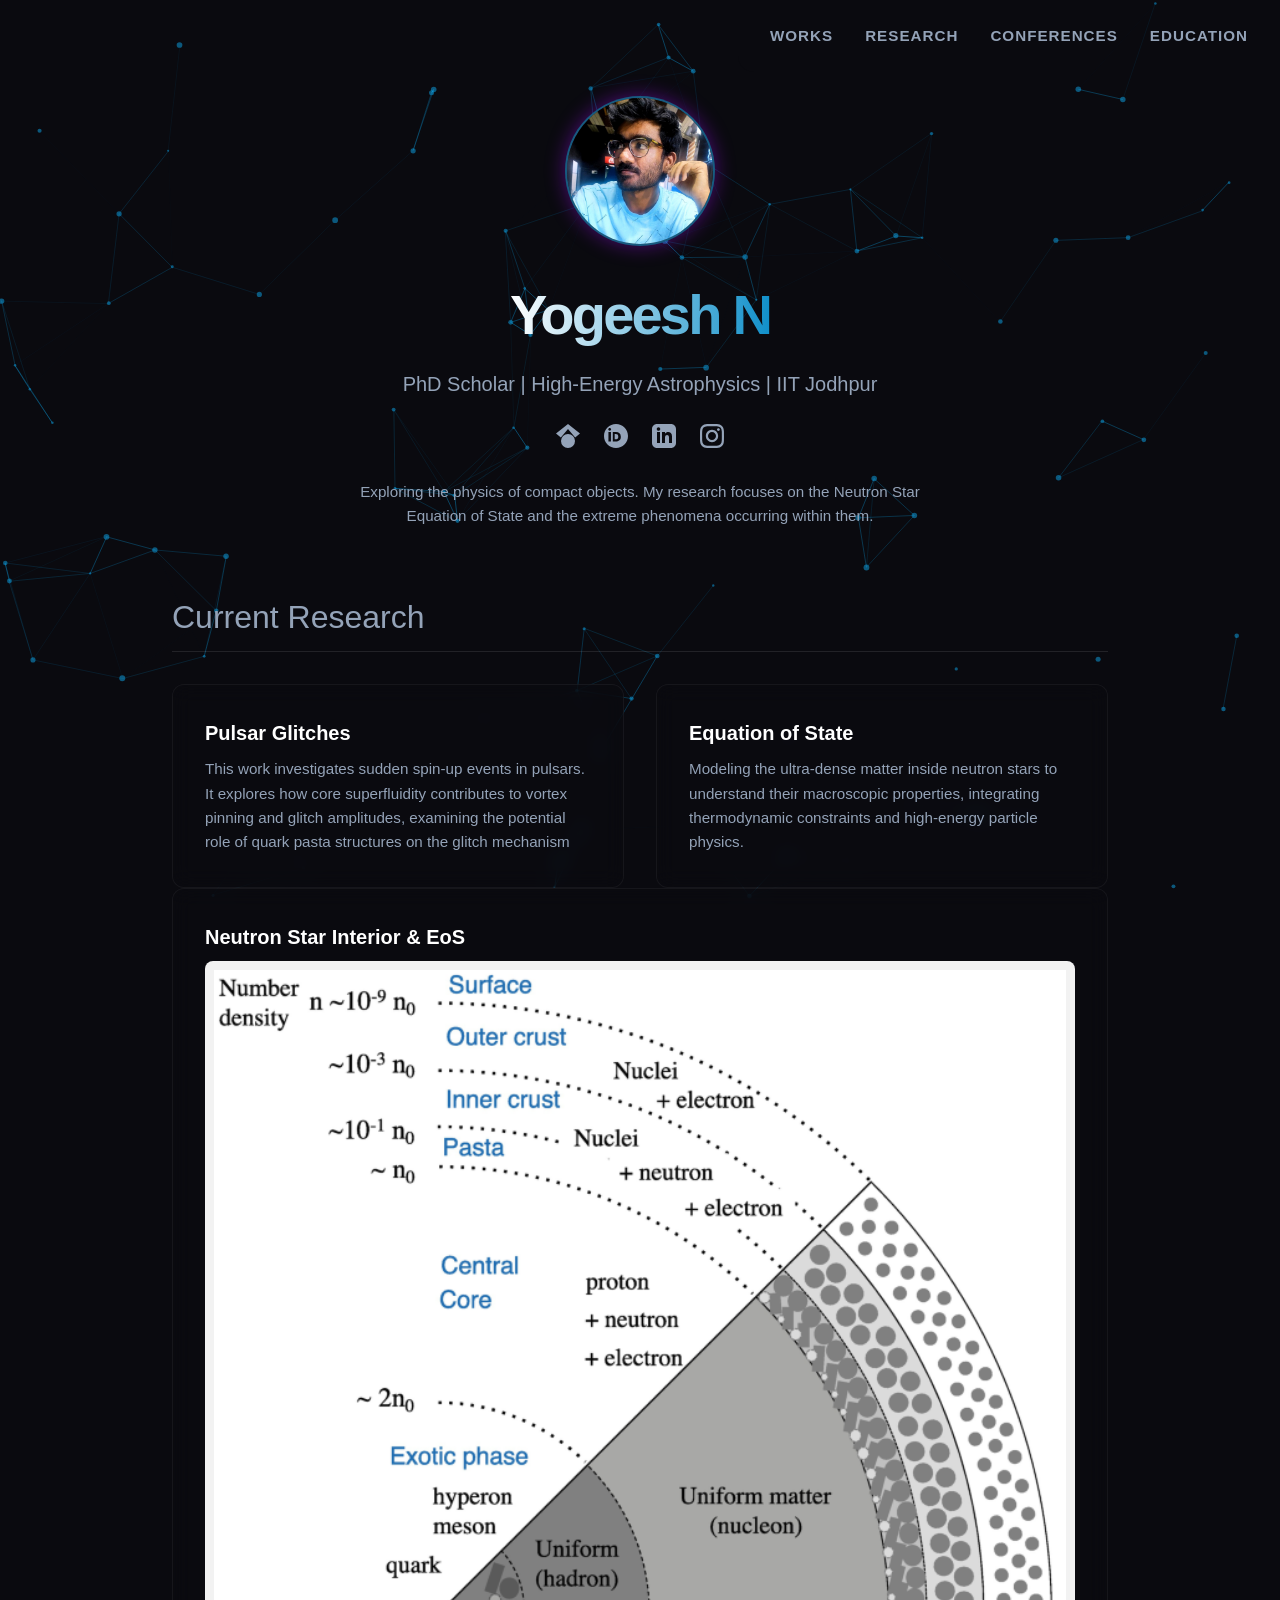
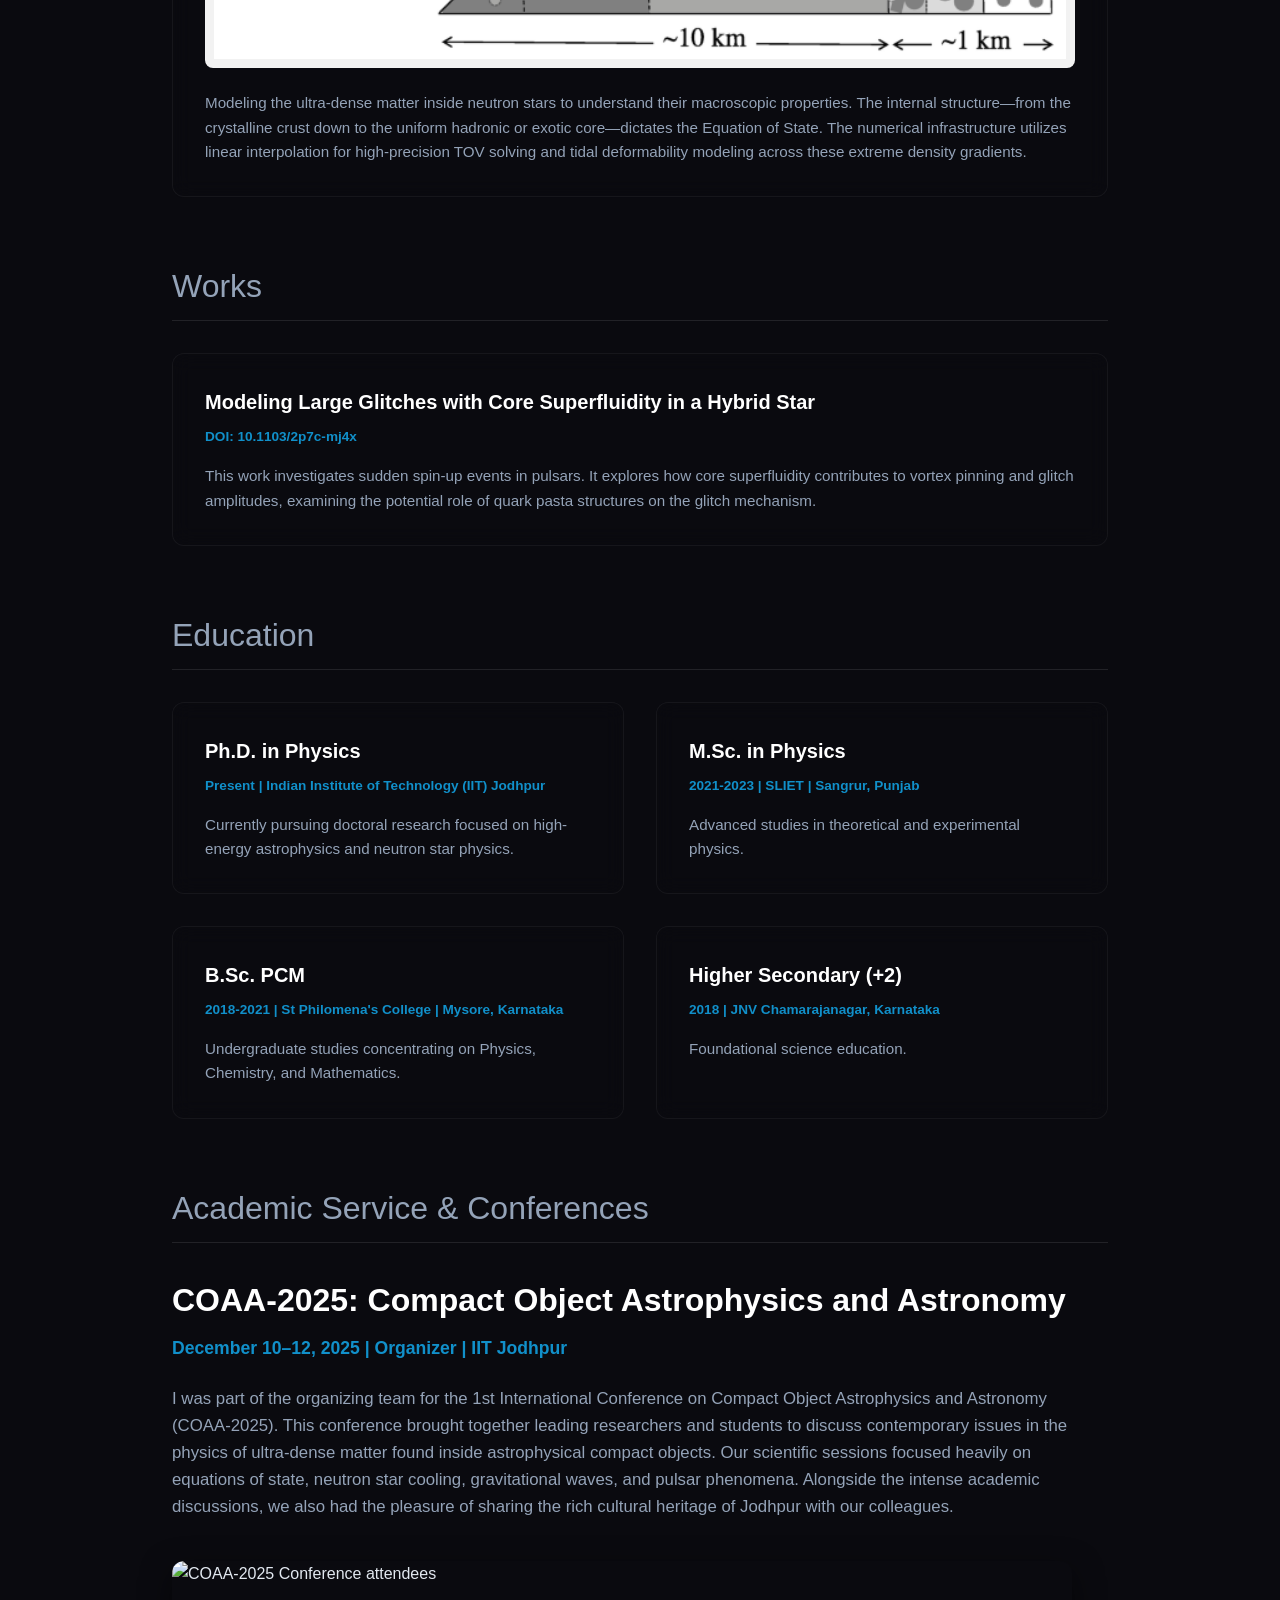
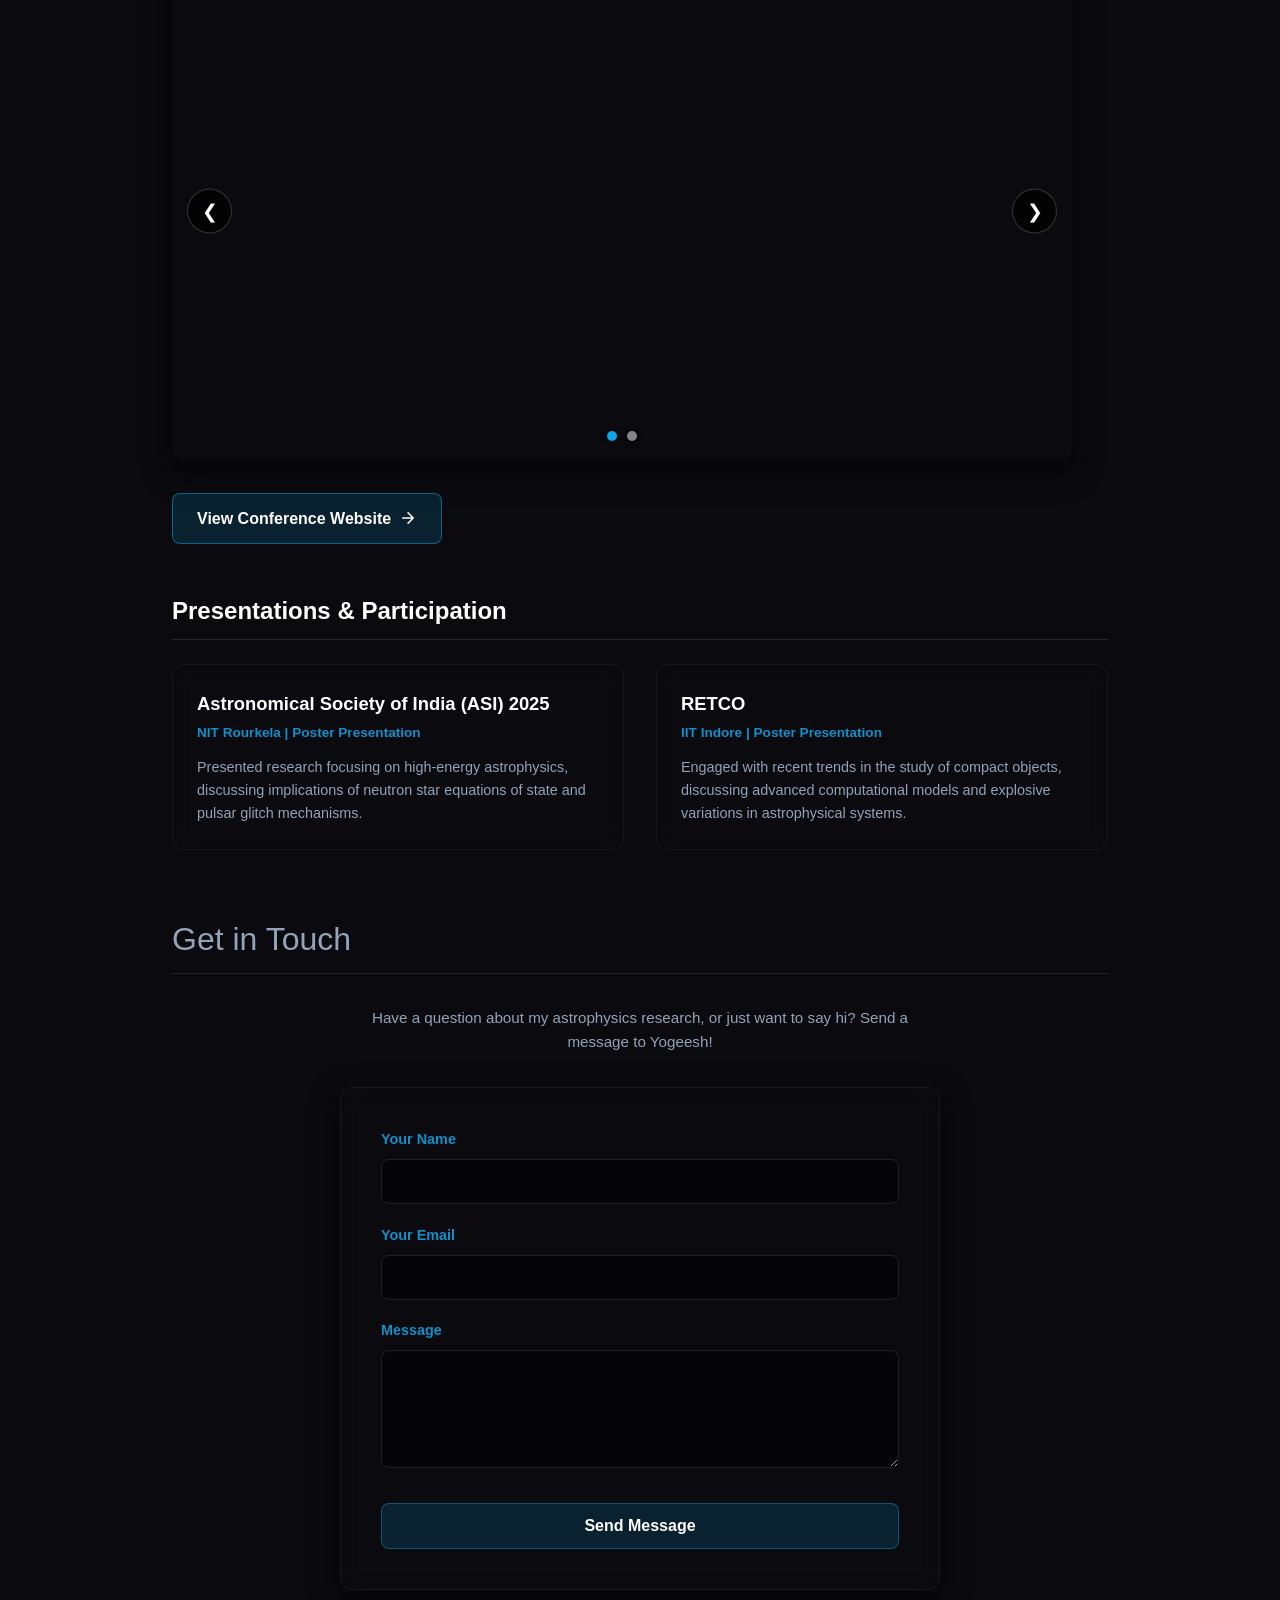
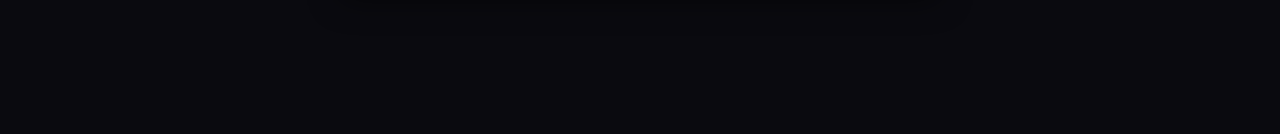
==== commit 8ffb18ee: "Update form action URL in index.html" ====
--- a/index.html
+++ b/index.html
@@ -366,7 +366,7 @@
                 Have a question about my astrophysics research, or just want to say hi? Send a message to Yogeesh!
             </p>
             
-            <form action="https://formspree.io/f/YOUR_FORM_ID" method="POST" style="display: flex; flex-direction: column; gap: 1.2rem; background: rgba(10, 10, 15, 0.6); backdrop-filter: blur(10px); padding: 2.5rem; border-radius: 12px; border: 1px solid rgba(255, 255, 255, 0.05); box-shadow: 0 10px 30px rgba(0,0,0,0.5);">
+            <form action="https://formspree.io/f/xrewzzqn" method="POST" style="display: flex; flex-direction: column; gap: 1.2rem; background: rgba(10, 10, 15, 0.6); backdrop-filter: blur(10px); padding: 2.5rem; border-radius: 12px; border: 1px solid rgba(255, 255, 255, 0.05); box-shadow: 0 10px 30px rgba(0,0,0,0.5);">
                 
                 <div style="display: flex; flex-direction: column; gap: 0.5rem;">
                     <label for="name" style="color: var(--accent); font-size: 0.9rem; font-weight: 600;">Your Name</label>
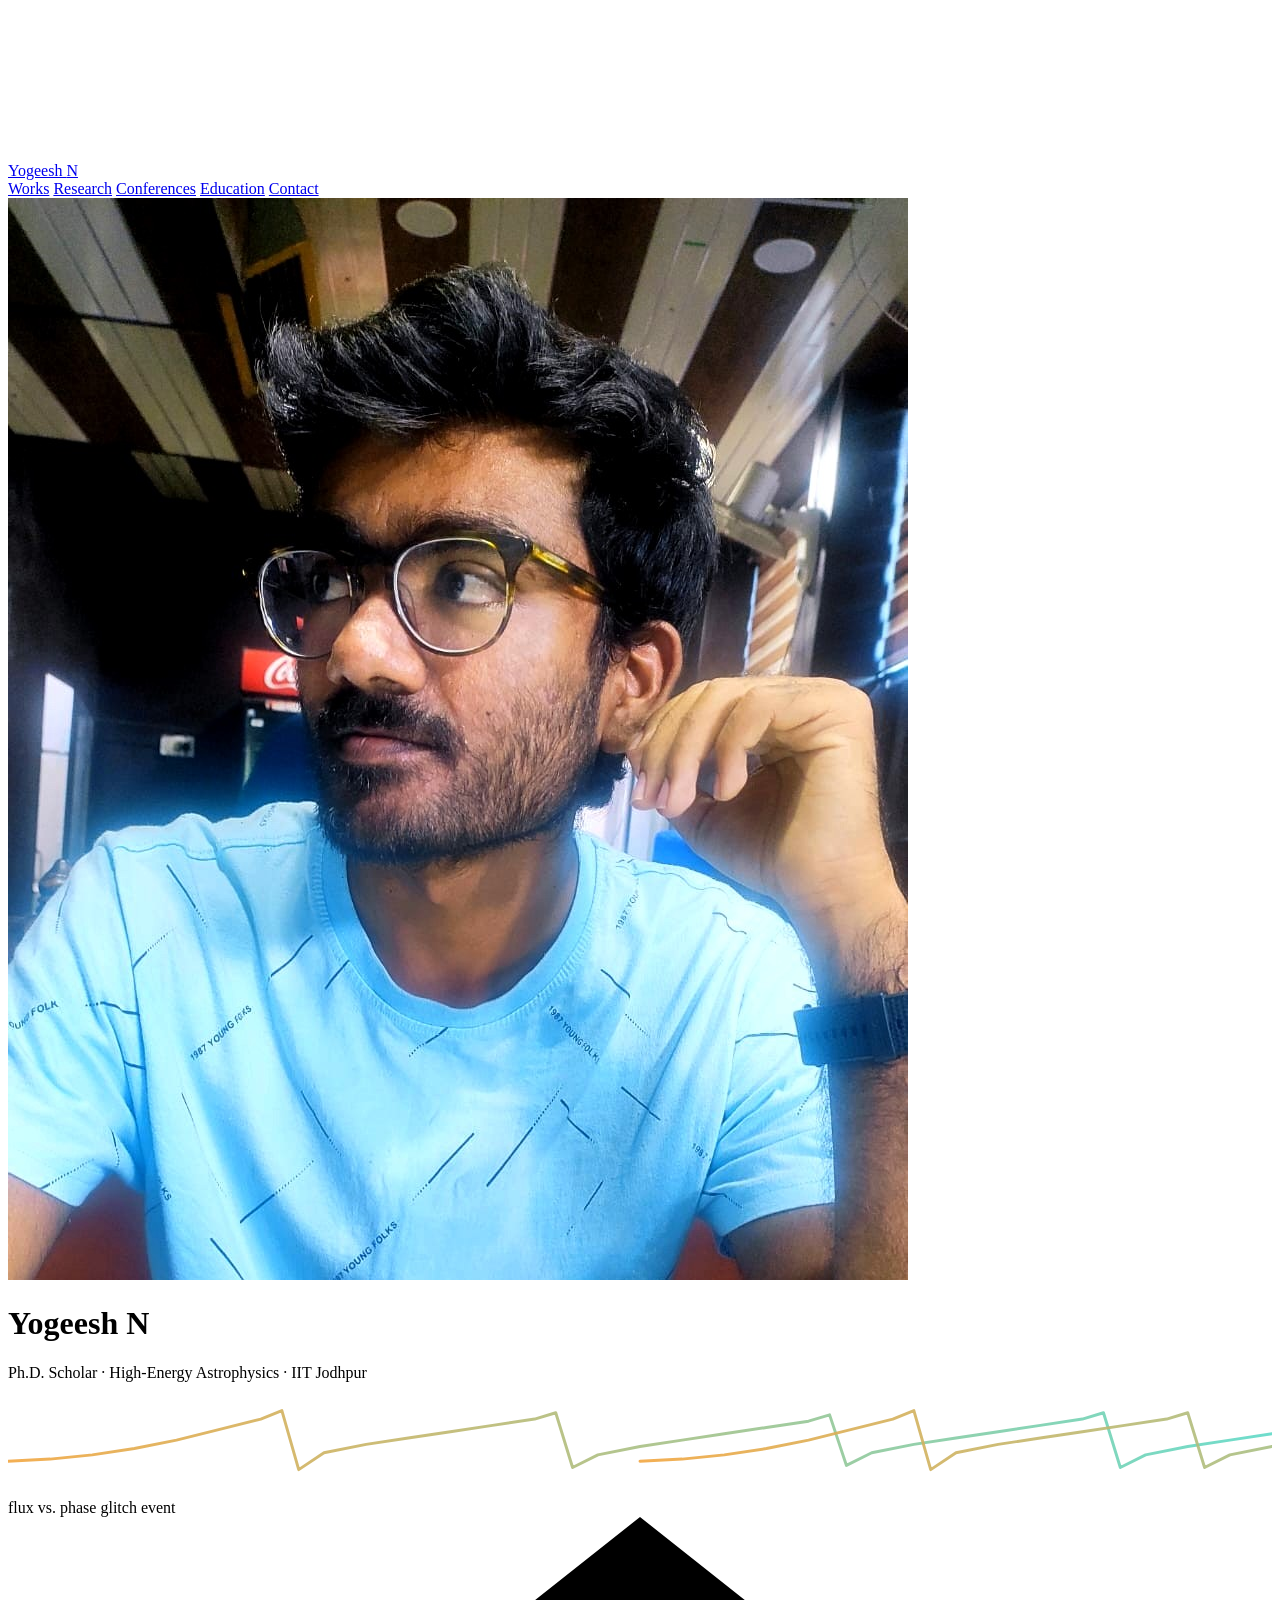
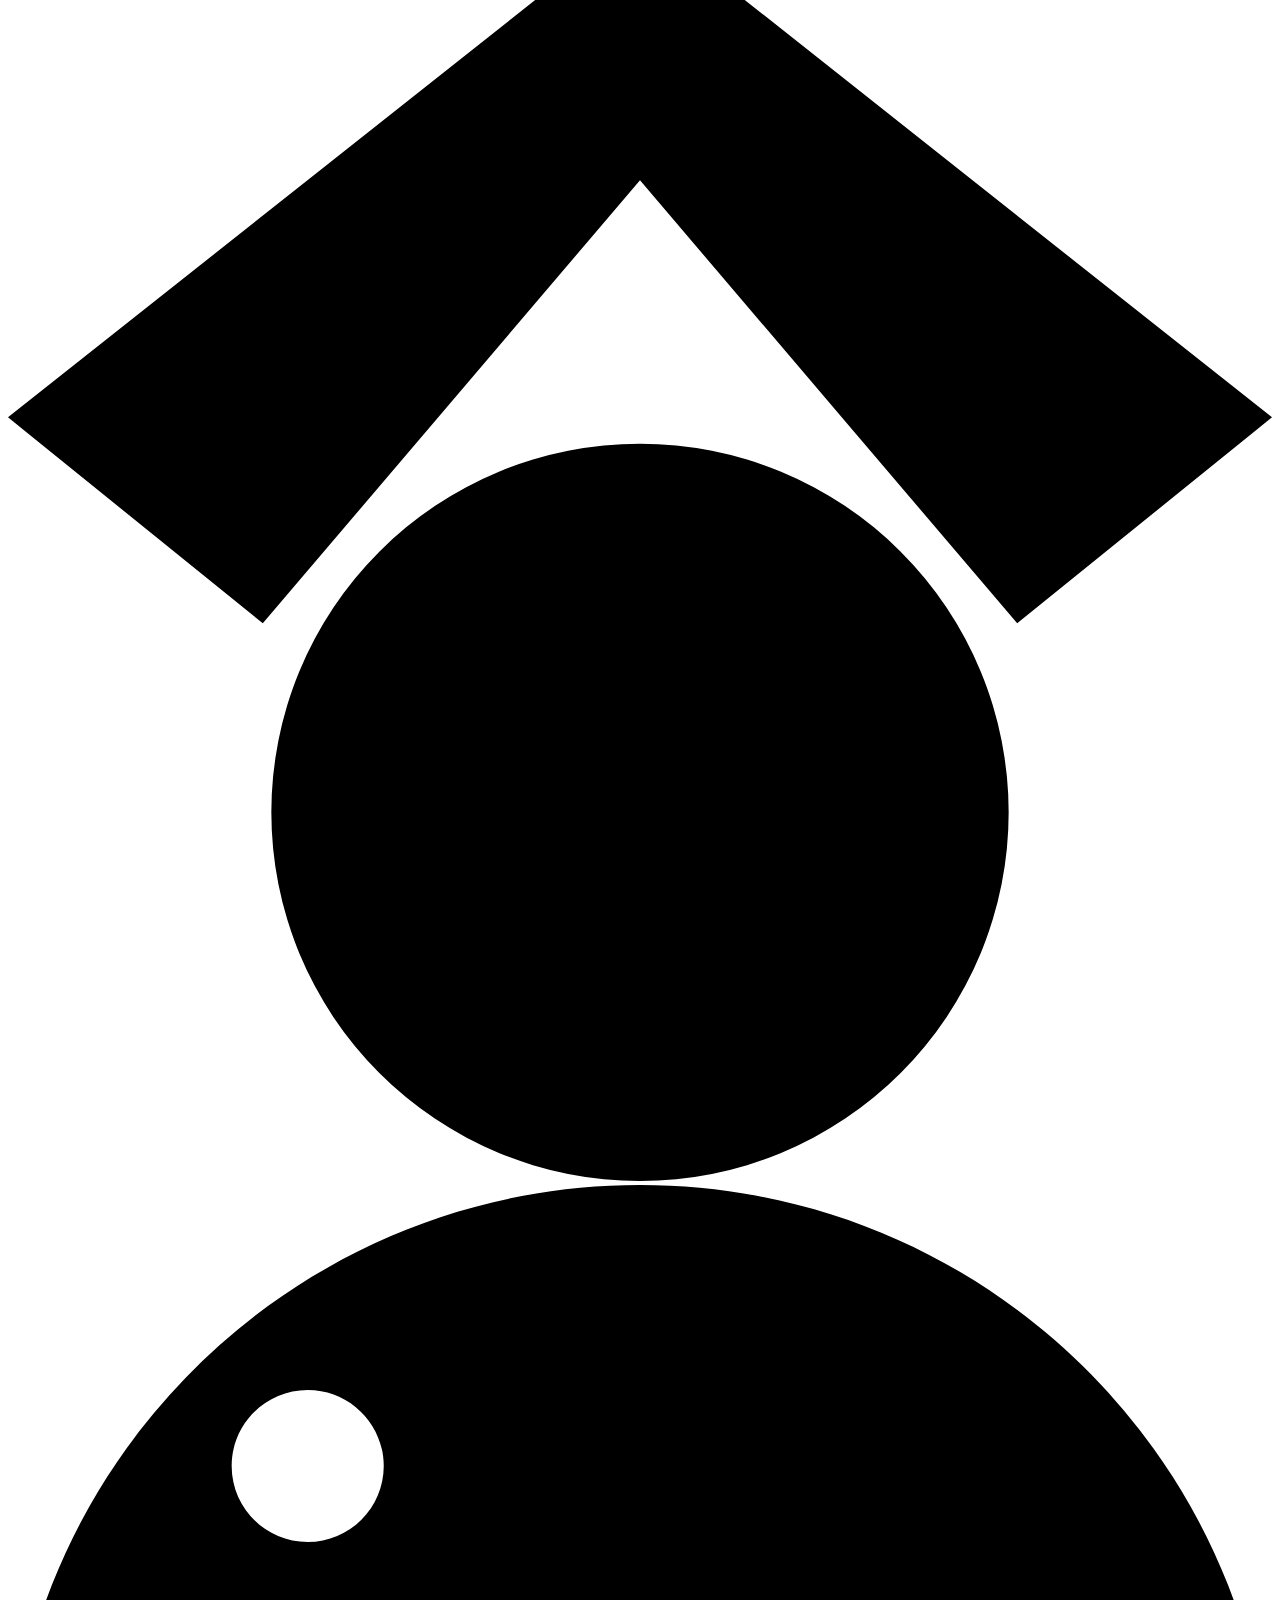
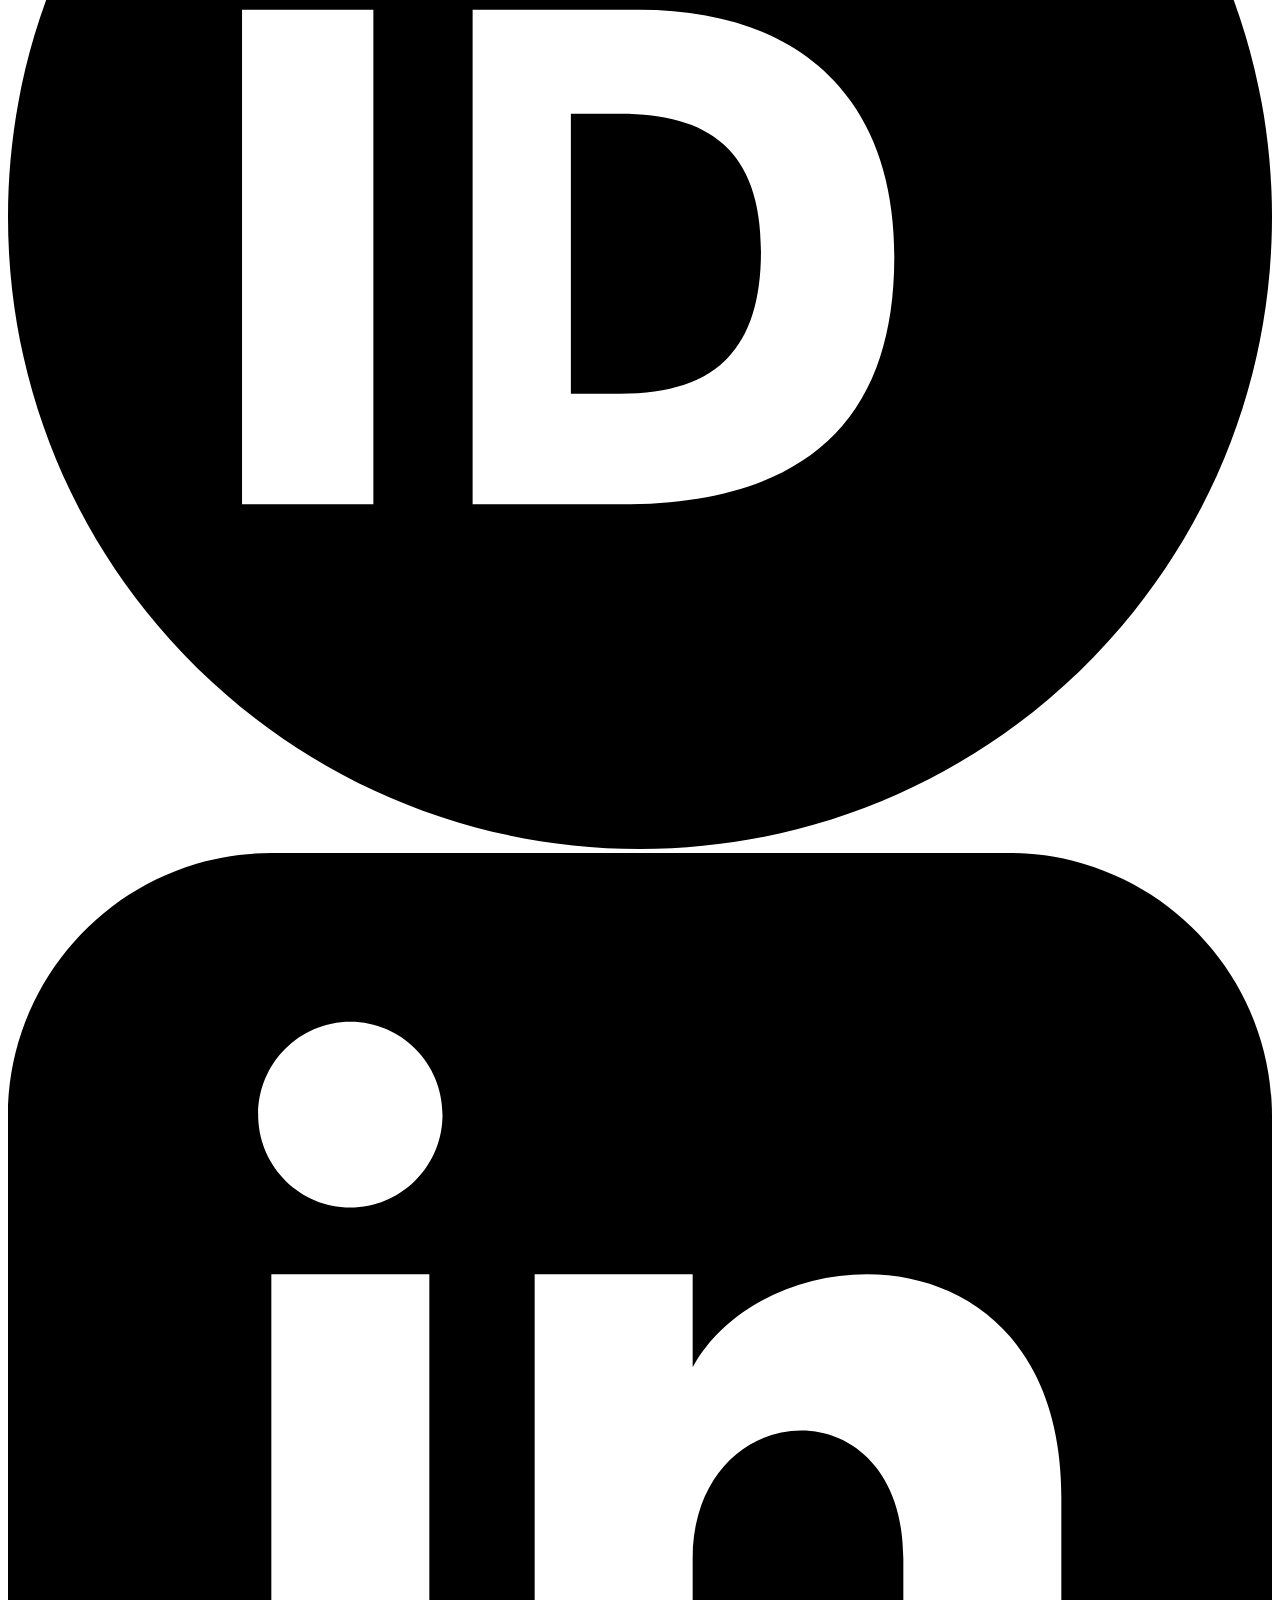
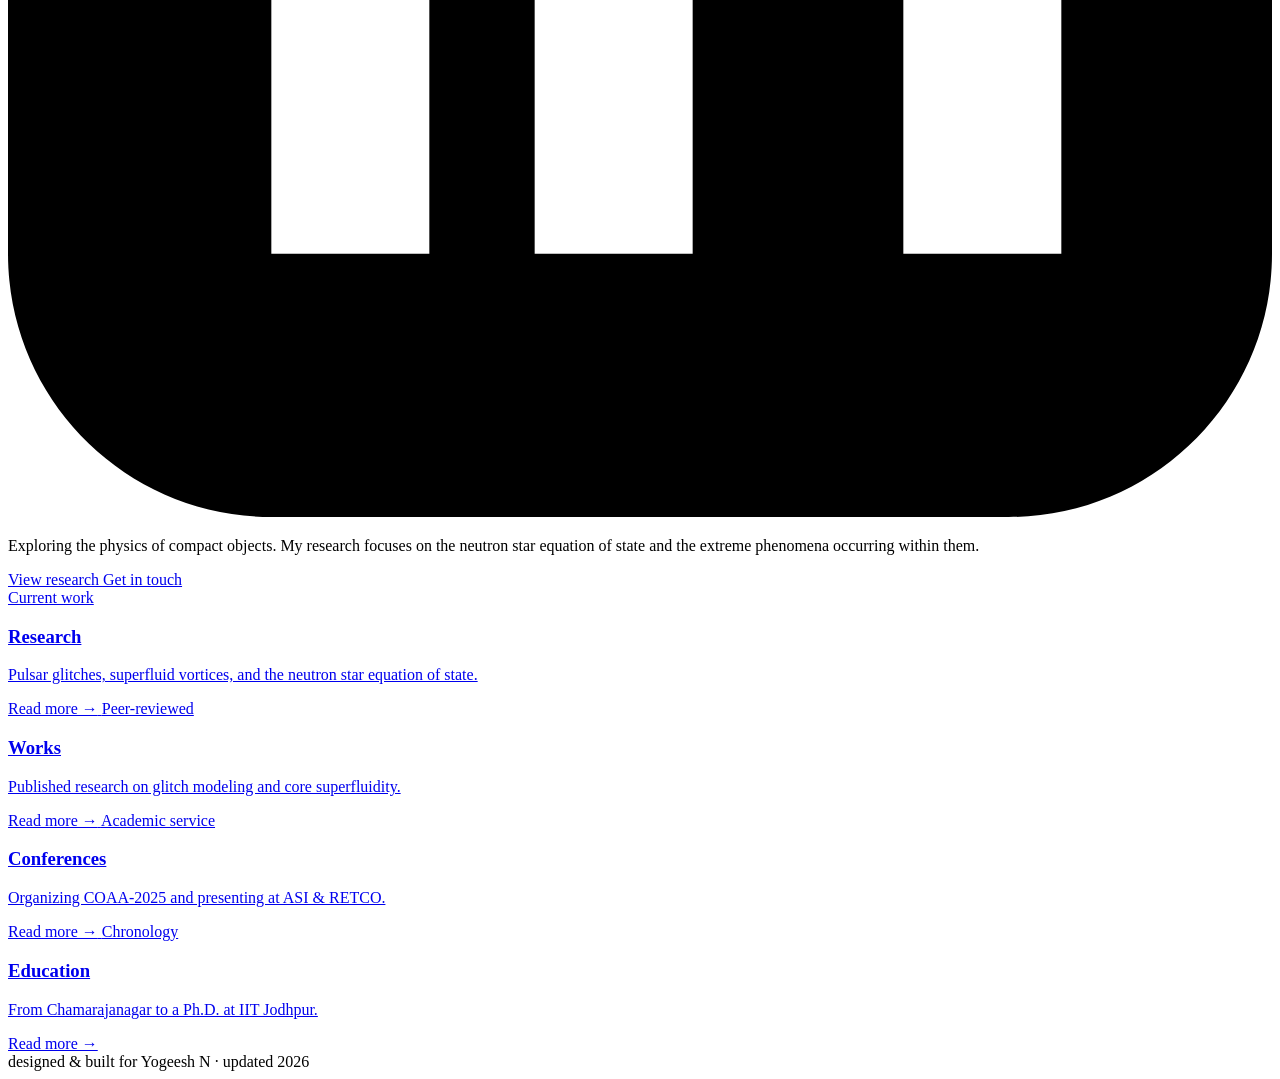
==== commit 8299f4ed: "Refactor index.html for analytics and layout improvements Updated Google Analytics script and added " ====
--- a/index.html
+++ b/index.html
@@ -1,550 +1,127 @@
 <!DOCTYPE html>
 <html lang="en">
 <head>
-    <!-- Google tag (gtag.js) -->
-<script async src="https://www.googletagmanager.com/gtag/js?id=G-Z3EM6YJGJG"></script>
-<script>
-  window.dataLayer = window.dataLayer || [];
-  function gtag(){dataLayer.push(arguments);}
-  gtag('js', new Date());
+    <script async src="https://www.googletagmanager.com/gtag/js?id=G-Z3EM6YJGJG"></script>
+    <script>
+      window.dataLayer = window.dataLayer || [];
+      function gtag(){dataLayer.push(arguments);}
+      gtag('js', new Date());
+      gtag('config', 'G-Z3EM6YJGJG');
+    </script>
 
-  gtag('config', 'G-Z3EM6YJGJG');
-</script>
     <meta charset="UTF-8">
     <meta name="viewport" content="width=device-width, initial-scale=1.0">
     <title>Yogeesh N | Astrophysics Research</title>
-    <style>
-        :root {
-            --bg-color: #0a0a0f;
-            --text-main: #e2e8f0;
-            --text-muted: #94a3b8;
-            --accent: #1190ca;
-            --accent-glow: rgba(153, 14, 233, 0.466);
-        }
-
-        * {
-            margin: 0;
-            padding: 0;
-            box-sizing: border-box;
-            font-family: 'Segoe UI', Tahoma, Geneva, Verdana, sans-serif;
-        }
-
-        body {
-            background-color: var(--bg-color);
-            color: var(--text-main);
-            min-height: 100vh;
-            line-height: 1.6;
-            overflow-x: hidden;
-        }
-
-        /* Particle Background Canvas */
-        #particle-canvas {
-            position: fixed;
-            top: 0;
-            left: 0;
-            width: 100vw;
-            height: 100vh;
-            z-index: -1;
-            pointer-events: none; /* Lets clicks pass through to content */
-        }
-
-        .container {
-            max-width: 1000px;
-            margin: 0 auto;
-            padding: 4rem 2rem;
-            position: relative;
-            z-index: 1;
-        }
-
-        /* Header & Profile Layout */
-        header {
-            display: flex;
-            flex-direction: column;
-            align-items: center;
-            text-align: center;
-            margin-bottom: 4rem;
-        }
-
-        .profile-photo {
-            width: 150px;
-            height: 150px;
-            border-radius: 50%;
-            margin-bottom: 1.5rem;
-            border: 2px solid rgba(14, 165, 233, 0.4);
-            box-shadow: 0 0 20px var(--accent-glow);
-            object-fit: cover;
-            background-color: #1e293b; /* Fallback if image is missing */
-        }
-
-        h1 {
-            font-size: 3.5rem;
-            font-weight: 700;
-            letter-spacing: -0.05em;
-            margin-bottom: 0.5rem;
-            background: linear-gradient(to right, #fff, var(--accent));
-            -webkit-background-clip: text;
-            -webkit-text-fill-color: transparent;
-        }
-
-        h2 {
-            font-size: 1.25rem;
-            color: var(--text-muted);
-            font-weight: 400;
-            margin-bottom: 1.5rem;
-        }
-
-        /* Social Links */
-        .social-links {
-            display: flex;
-            gap: 1.5rem;
-            margin-bottom: 2rem;
-        }
-
-        .social-links a {
-            color: var(--text-muted);
-            transition: all 0.3s ease;
-            display: flex;
-            align-items: center;
-            justify-content: center;
-        }
-
-        .social-links a:hover {
-            color: var(--accent);
-            transform: translateY(-3px);
-        }
-
-        .social-links svg {
-            width: 24px;
-            height: 24px;
-            fill: currentColor;
-        }
-
-        .section-title {
-            font-size: 2rem;
-            margin: 4rem 0 2rem;
-            padding-bottom: 0.5rem;
-            border-bottom: 1px solid rgba(255,255,255,0.1);
-        }
-
-        /* Grids */
-        .grid {
-            display: grid;
-            grid-template-columns: repeat(auto-fit, minmax(300px, 1fr));
-            gap: 2rem;
-        }
-
-        .card {
-            background: rgba(10, 10, 15, 0.6);
-            backdrop-filter: blur(10px);
-            border: 1px solid rgba(255, 255, 255, 0.05);
-            border-radius: 12px;
-            padding: 2rem;
-            transition: all 0.4s cubic-bezier(0.175, 0.885, 0.32, 1.275);
-        }
-
-        .card:hover {
-            transform: translateY(-5px);
-            border-color: rgba(14, 165, 233, 0.4);
-            box-shadow: 0 10px 30px -10px rgba(14, 165, 233, 0.2);
-        }
-
-        .card h3 {
-            font-size: 1.25rem;
-            margin-bottom: 0.5rem;
-            color: #fff;
-        }
-
-        /* Education Specific Styling */
-        .edu-meta {
-            color: var(--accent);
-            font-size: 0.85rem;
-            font-weight: 600;
-            margin-bottom: 1rem;
-            display: block;
-        }
-
-        p {
-            color: var(--text-muted);
-            font-size: 0.95rem;
-        }
-
-        /* Smooth scrolling for the whole page */
-        html {
-            scroll-behavior: smooth;
-        }
-
-        /* Top Right Navigation Menu */
-        nav {
-            position: fixed;
-            top: 0;
-            right: 0;
-            padding: 1.5rem 2rem;
-            z-index: 100;
-            display: flex;
-            gap: 2rem;
-            background: transparent;
-            backdrop-filter: blur(0px);
-            border-bottom-left-radius: 16px;
-            transition: transform 0.4s ease-in-out;
-        }
-
-        nav a {
-            color: var(--text-muted);
-            text-decoration: none;
-            font-size: 0.95rem;
-            font-weight: 600;
-            letter-spacing: 1px;
-            text-transform: uppercase;
-            transition: transform 0.4s ease-in-out; /* Smooth sliding animation */
-        }
-
-        /* The class that hides the menu */
-        nav.hidden {
-            transform: translateY(-150%);
-        }
-
-        /* Distinct vibrant colors for each link on hover */
-        nav a.nav-pub:hover { color: #f43f5e; text-shadow: 0 0 12px rgba(244, 63, 94, 0.6); } /* Rose */
-        nav a.nav-res:hover { color: #0ea5e9; text-shadow: 0 0 12px rgba(14, 165, 233, 0.6); } /* Cyan */
-        nav a.nav-conf:hover { color: #10b981; text-shadow: 0 0 12px rgba(16, 185, 129, 0.6); } /* Emerald */
-        nav a.nav-edu:hover { color: #f59e0b; text-shadow: 0 0 12px rgba(245, 158, 11, 0.6); } /* Amber */
-        
-        /* Adjust container padding so the top content isn't hidden behind the nav */
-        .container {
-            padding-top: 6rem; 
-        }
-    </style>
+    <link rel="preconnect" href="https://fonts.googleapis.com">
+    <link rel="preconnect" href="https://fonts.gstatic.com" crossorigin>
+    <link href="https://fonts.googleapis.com/css2?family=Fraunces:opsz,wght@9..144,400;9..144,500;9..144,600;9..144,700&family=IBM+Plex+Mono:wght@400;500;600&family=Inter:wght@400;500;600&display=swap" rel="stylesheet">
+    <link rel="stylesheet" href="style.css">
 </head>
 <body>
 
-    <canvas id="particle-canvas"></canvas>
-    <nav>
-        <a href="#works" class="nav-pub">Works</a>
-        <a href="#research" class="nav-res">Research</a>
-        <a href="#conferences" class="nav-conf">Conferences</a>
-        <a href="#education" class="nav-edu">Education</a>
+    <canvas id="starfield"></canvas>
+    <div class="nebula-layer"><span class="neb-1"></span><span class="neb-2"></span><span class="neb-3"></span></div>
+    <div class="bg-vignette"></div>
+
+    <nav id="nav">
+        <a href="index.html" class="nav-brand">Yogeesh <span>N</span></a>
+        <div class="nav-links">
+            <a href="works.html" class="nav-link nav-works">Works</a>
+            <a href="research.html" class="nav-link nav-research">Research</a>
+            <a href="conferences.html" class="nav-link nav-conf">Conferences</a>
+            <a href="education.html" class="nav-link nav-edu">Education</a>
+            <a href="contact.html" class="nav-link nav-contact">Contact</a>
+        </div>
     </nav>
+
     <div class="container">
-        <header>
-            <img src="profile_photo.jpeg" alt="Yogeesh" class="profile-photo" onerror="this.src='data:image/svg+xml;utf8,<svg xmlns=\'http://www.w3.org/2000/svg\' viewBox=\'0 0 24 24\' fill=\'%2394a3b8\'><path d=\'M12 12c2.21 0 4-1.79 4-4s-1.79-4-4-4-4 1.79-4 4 1.79 4 4 4zm0 2c-2.67 0-8 1.34-8 4v2h16v-2c0-2.66-5.33-4-8-4z\'/></svg>'">
-            
-            <h1>Yogeesh N</h1>
-            <h2>PhD Scholar | High-Energy Astrophysics | IIT Jodhpur</h2>
-            
+
+        <header class="hero">
+            <div class="lighthouse"><div class="beam"></div></div>
+
+            <img src="profile_photo.jpeg" alt="Yogeesh N" class="profile-photo"
+                 onerror="this.src='data:image/svg+xml;utf8,<svg xmlns=%22http://www.w3.org/2000/svg%22 viewBox=%220 0 24 24%22 fill=%22%238991a8%22><path d=%22M12 12c2.21 0 4-1.79 4-4s-1.79-4-4-4-4 1.79-4 4 1.79 4 4 4zm0 2c-2.67 0-8 1.34-8 4v2h16v-2c0-2.66-5.33-4-8-4z%22/></svg>'">
+
+            <h1 class="name">Yogeesh N</h1>
+            <p class="role">Ph.D. Scholar <span class="sep">·</span> High-Energy Astrophysics <span class="sep">·</span> IIT Jodhpur</p>
+
+            <div class="lightcurve-strip" aria-hidden="true">
+                <svg viewBox="0 0 600 46" preserveAspectRatio="none">
+                    <defs>
+                        <linearGradient id="lcGrad" x1="0" y1="0" x2="1" y2="0">
+                            <stop offset="0%" stop-color="#f2a640" stop-opacity="0.9"/>
+                            <stop offset="100%" stop-color="#5fd9c7" stop-opacity="0.9"/>
+                        </linearGradient>
+                    </defs>
+                    <polyline points="0,30 20,29 40,27 60,24 80,20 100,15 120,10 130,6 138,34 150,26 170,22 190,19 210,16 230,13 250,10 260,7 268,33 280,27 300,23 320,20 340,17 360,14 380,11 390,8 398,32 410,26 430,22 450,19 470,16 490,13 510,10 520,7 528,33 540,27 560,23 580,20 600,17"
+                        fill="none" stroke="url(#lcGrad)" stroke-width="1.4" stroke-linejoin="round" stroke-linecap="round"/>
+                    <polyline points="300,30 320,29 340,27 360,24 380,20 400,15 420,10 430,6 438,34 450,26 470,22 490,19 510,16 530,13 550,10 560,7 568,33 580,27 600,23 620,20 640,17 660,14 680,11 690,8 698,32 710,26 730,22 750,19 770,16 790,13 810,10 820,7 828,33 840,27 860,23 880,20 900,17"
+                        fill="none" stroke="url(#lcGrad)" stroke-width="1.4" stroke-linejoin="round" stroke-linecap="round"/>
+                </svg>
+            </div>
+            <div class="lc-caption">
+                <span>flux vs. phase</span>
+                <span class="dot">glitch event</span>
+            </div>
+
             <div class="social-links">
-                <a href="https://scholar.google.com/citations?user=BvvoBO4AAAAJ&hl=en" target="_blank" title="Google Scholar">
+                <a href="https://scholar.google.com/citations?user=BvvoBO4AAAAJ&hl=en" target="_blank" rel="noopener" title="Google Scholar">
                     <svg viewBox="0 0 24 24"><path d="M12 24a7 7 0 1 1 0-14 7 7 0 0 1 0 14zm0-24L0 9.5l4.838 3.911L12 5l7.162 8.411L24 9.5z"/></svg>
                 </a>
-                <a href="https://orcid.org/0009-0003-1152-4563" target="_blank" title="ORCID">
+                <a href="https://orcid.org/0009-0003-1152-4563" target="_blank" rel="noopener" title="ORCID">
                     <svg viewBox="0 0 256 256"><path d="M128 0C57.3 0 0 57.3 0 128s57.3 128 128 128 128-57.3 128-128S198.7 0 128 0zm-54 186.2H47.4V86h26.6v100.2zM60.7 72.3c-8.5 0-15.4-6.9-15.4-15.4s6.9-15.4 15.4-15.4 15.4 6.9 15.4 15.4-6.9 15.4-15.4 15.4zm118.8 63.8c0 36.3-21.7 50.1-55.5 50.1H94.1V86h33.8c30.2 0 51.6 15.8 51.6 50.1zm-27-1.1c0-20.7-10.7-27.9-28.5-27.9h-10v56.7h10c18.5 0 28.5-8.2 28.5-28.8z"/></svg>
                 </a>
-                <a href="https://www.linkedin.com/in/yogeesh-n-95727520b/" target="_blank" title="LinkedIn">
+                <a href="https://www.linkedin.com/in/yogeesh-n-95727520b/" target="_blank" rel="noopener" title="LinkedIn">
                     <svg viewBox="0 0 24 24"><path d="M19 0h-14c-2.761 0-5 2.239-5 5v14c0 2.761 2.239 5 5 5h14c2.762 0 5-2.239 5-5v-14c0-2.761-2.238-5-5-5zm-11 19h-3v-11h3v11zm-1.5-12.268c-.966 0-1.75-.79-1.75-1.764s.784-1.764 1.75-1.764 1.75.79 1.75 1.764-.783 1.764-1.75 1.764zm13.5 12.268h-3v-5.604c0-3.368-4-3.113-4 0v5.604h-3v-11h3v1.765c1.396-2.586 7-2.777 7 2.476v6.759z"/></svg>
-                </a>
-                <a href="YOUR_INSTAGRAM_LINK" target="_blank" title="Instagram">
-                    <svg viewBox="0 0 24 24"><path d="M12 2.163c3.204 0 3.584.012 4.85.07 3.252.148 4.771 1.691 4.919 4.919.058 1.265.069 1.645.069 4.849 0 3.205-.012 3.584-.069 4.849-.149 3.225-1.664 4.771-4.919 4.919-1.266.058-1.644.07-4.85.07-3.204 0-3.584-.012-4.849-.07-3.26-.149-4.771-1.699-4.919-4.92-.058-1.265-.07-1.644-.07-4.849 0-3.204.013-3.583.07-4.849.149-3.227 1.664-4.771 4.919-4.919 1.266-.057 1.645-.069 4.849-.069zm0-2.163c-3.259 0-3.667.014-4.947.072-4.358.2-6.78 2.618-6.98 6.98-.059 1.281-.073 1.689-.073 4.948 0 3.259.014 3.668.072 4.948.2 4.358 2.618 6.78 6.98 6.98 1.281.058 1.689.072 4.948.072 3.259 0 3.668-.014 4.948-.072 4.354-.2 6.782-2.618 6.979-6.98.059-1.28.073-1.689.073-4.948 0-3.259-.014-3.667-.072-4.947-.196-4.354-2.617-6.78-6.979-6.98-1.281-.059-1.69-.073-4.949-.073zm0 5.838c-3.403 0-6.162 2.759-6.162 6.162s2.759 6.163 6.162 6.163 6.162-2.759 6.162-6.163c0-3.403-2.759-6.162-6.162-6.162zm0 10.162c-2.209 0-4-1.79-4-4s1.79-4 4-4 4 1.79 4 4-1.79 4-4 4zm6.406-11.845c-.796 0-1.441.645-1.441 1.44s.645 1.44 1.441 1.44c.795 0 1.439-.645 1.439-1.44s-.644-1.44-1.439-1.44z"/></svg>
                 </a>
             </div>
 
-            <p style="max-width: 600px; margin-inline: auto;">
-                Exploring the physics of compact objects. My research focuses on the Neutron Star Equation of State and the extreme phenomena occurring within them.
-            </p>
+            <p class="bio">Exploring the physics of compact objects. My research focuses on the neutron star equation of state and the extreme phenomena occurring within them.</p>
+
+            <div class="cta-row">
+                <a href="research.html" class="glow-btn glow-btn--teal">
+                    <span class="blob"></span>
+                    <span class="inner">View research</span>
+                </a>
+                <a href="contact.html" class="glow-btn glow-btn--amber">
+                    <span class="blob"></span>
+                    <span class="inner">Get in touch</span>
+                </a>
+            </div>
         </header>
 
-        <h2 id="research" class="section-title">Current Research</h2>
-        <div class="grid">
-            <div class="card">
-                <h3>Pulsar Glitches</h3>
-                <p> This work investigates sudden spin-up events in pulsars. It explores how core superfluidity contributes to vortex pinning and glitch amplitudes, examining the potential role of quark pasta structures on the glitch mechanism</p>
-            </div>
-            
-            <div class="card">
-                <h3>Equation of State</h3>
-                <p>Modeling the ultra-dense matter inside neutron stars to understand their macroscopic properties, integrating thermodynamic constraints and high-energy particle physics.</p>
-            </div>
+        <div class="teaser-grid">
+            <a href="research.html" class="teaser" style="--teaser-accent: var(--teal);">
+                <span class="t-eyebrow">Current work</span>
+                <h3>Research</h3>
+                <p>Pulsar glitches, superfluid vortices, and the neutron star equation of state.</p>
+                <span class="arrow">Read more →</span>
+            </a>
+            <a href="works.html" class="teaser" style="--teaser-accent: var(--accent);">
+                <span class="t-eyebrow">Peer-reviewed</span>
+                <h3>Works</h3>
+                <p>Published research on glitch modeling and core superfluidity.</p>
+                <span class="arrow">Read more →</span>
+            </a>
+            <a href="conferences.html" class="teaser" style="--teaser-accent: var(--violet);">
+                <span class="t-eyebrow">Academic service</span>
+                <h3>Conferences</h3>
+                <p>Organizing COAA-2025 and presenting at ASI &amp; RETCO.</p>
+                <span class="arrow">Read more →</span>
+            </a>
+            <a href="education.html" class="teaser" style="--teaser-accent: var(--copper);">
+                <span class="t-eyebrow">Chronology</span>
+                <h3>Education</h3>
+                <p>From Chamarajanagar to a Ph.D. at IIT Jodhpur.</p>
+                <span class="arrow">Read more →</span>
+            </a>
         </div>
-        <div class="card">
-                <h3>Neutron Star Interior & EoS</h3>
-                <img src="star_structure.png" alt="Cross-section of a neutron star showing number density across the crust, pasta phase, and central core" style="width: 100%; border-radius: 8px; margin-bottom: 1rem; border: 1px solid rgba(255,255,255,0.1); background-color: rgba(255, 255, 255, 0.95); padding: 0.5rem;">
-                <p>Modeling the ultra-dense matter inside neutron stars to understand their macroscopic properties. The internal structure—from the crystalline crust down to the uniform hadronic or exotic core—dictates the Equation of State. The numerical infrastructure utilizes linear interpolation for high-precision TOV solving and tidal deformability modeling across these extreme density gradients.</p>
-            </div>
-        <h2 id="works" class="section-title">Works</h2>
-        <div class="grid" style="margin-bottom: 2rem;">
-            <div class="card">
-                <h3>Modeling Large Glitches with Core Superfluidity in a Hybrid Star</h3>
-                <span class="edu-meta">
-                    <a href="https://doi.org/10.1103/2p7c-mj4x" target="_blank" style="color: var(--accent); text-decoration: none;">
-                        DOI: 10.1103/2p7c-mj4x
-                    </a>
-                </span>
-                <p>This work investigates sudden spin-up events in pulsars. It explores how core superfluidity contributes to vortex pinning and glitch amplitudes, examining the potential role of quark pasta structures on the glitch mechanism.</p>
-            </div>
-        </div>
-        <h2 id="education" class="section-title">Education</h2>
-        <div class="grid">
-            <div class="card">
-                <h3>Ph.D. in Physics</h3>
-                <span class="edu-meta">Present | Indian Institute of Technology (IIT) Jodhpur</span>
-                <p>Currently pursuing doctoral research focused on high-energy astrophysics and neutron star physics.</p>
-            </div>
 
-            <div class="card">
-                <h3>M.Sc. in Physics</h3>
-                <span class="edu-meta">2021-2023 | SLIET | Sangrur, Punjab</span>
-                <p>Advanced studies in theoretical and experimental physics.</p>
-            </div>
-
-            <div class="card">
-                <h3>B.Sc. PCM</h3>
-                <span class="edu-meta">2018-2021 | St Philomena's College | Mysore, Karnataka</span>
-                <p>Undergraduate studies concentrating on Physics, Chemistry, and Mathematics.</p>
-            </div>
-
-            <div class="card">
-                <h3>Higher Secondary (+2)</h3>
-                <span class="edu-meta">2018 | JNV Chamarajanagar, Karnataka</span>
-                <p>Foundational science education.</p>
-            </div>
-           </div> <h2 id="conferences" class="section-title">Academic Service & Conferences</h2>
-           
-        <div style="margin-bottom: 5rem;">
-            <h3 style="font-size: 2rem; margin-bottom: 0.5rem; color: #fff;">COAA-2025: Compact Object Astrophysics and Astronomy</h3>
-            <span class="edu-meta" style="font-size: 1.1rem; margin-bottom: 1.5rem; display: block;">
-                December 10–12, 2025 | Organizer | IIT Jodhpur
-            </span>
-            
-            <p style="margin-bottom: 2.5rem; font-size: 1.05rem; max-width: 900px;">
-                I was part of the organizing team for the 1st International Conference on Compact Object Astrophysics and Astronomy (COAA-2025). This conference brought together leading researchers and students to discuss contemporary issues in the physics of ultra-dense matter found inside astrophysical compact objects. Our scientific sessions focused heavily on equations of state, neutron star cooling, gravitational waves, and pulsar phenomena. Alongside the intense academic discussions, we also had the pleasure of sharing the rich cultural heritage of Jodhpur with our colleagues.
-            </p>
-
-            <div style="position: relative; width: 100%; max-width: 900px; margin: 0 0 2rem 0; overflow: hidden; border-radius: 12px; box-shadow: 0 10px 30px rgba(0,0,0,0.5);">
-                
-                <div id="conference-track" style="display: flex; transition: transform 0.4s ease-in-out;">
-                    <img src="IMG_3596.JPG" alt="COAA-2025 Conference attendees" style="min-width: 100%; height: 500px; object-fit: cover;">
-                    <img src="IMG_3837.JPG" alt="COAA-2025 participants visiting Mehrangarh Fort" style="min-width: 100%; height: 500px; object-fit: cover;">
-                </div>
-
-                <button onclick="moveSlide(-1)" style="position: absolute; top: 50%; left: 15px; transform: translateY(-50%); background: rgba(0,0,0,0.7); color: white; border: 1px solid rgba(255,255,255,0.2); border-radius: 50%; width: 45px; height: 45px; cursor: pointer; display: flex; align-items: center; justify-content: center; font-size: 1.2rem; transition: background 0.3s; z-index: 2;">
-                    &#10094;
-                </button>
-                <button onclick="moveSlide(1)" style="position: absolute; top: 50%; right: 15px; transform: translateY(-50%); background: rgba(0,0,0,0.7); color: white; border: 1px solid rgba(255,255,255,0.2); border-radius: 50%; width: 45px; height: 45px; cursor: pointer; display: flex; align-items: center; justify-content: center; font-size: 1.2rem; transition: background 0.3s; z-index: 2;">
-                    &#10095;
-                </button>
-
-                <div style="position: absolute; bottom: 20px; left: 50%; transform: translateX(-50%); display: flex; gap: 10px; z-index: 2;">
-                    <span class="carousel-dot" style="width: 10px; height: 10px; border-radius: 50%; background: #0ea5e9; transition: background 0.3s; box-shadow: 0 0 5px rgba(0,0,0,0.8);"></span>
-                    <span class="carousel-dot" style="width: 10px; height: 10px; border-radius: 50%; background: rgba(255,255,255,0.5); transition: background 0.3s; box-shadow: 0 0 5px rgba(0,0,0,0.8);"></span>
-                </div>
-            </div>
-
-            <a href="https://sites.google.com/iitj.ac.in/coaa/home" target="_blank" style="display: inline-flex; align-items: center; gap: 0.5rem; color: #fff; background: rgba(14, 165, 233, 0.15); padding: 0.75rem 1.5rem; border-radius: 8px; text-decoration: none; font-weight: 600; font-size: 1rem; transition: all 0.3s ease; border: 1px solid rgba(14, 165, 233, 0.5);">
-                View Conference Website 
-                <svg width="18" height="18" viewBox="0 0 24 24" fill="none" stroke="currentColor" stroke-width="2" stroke-linecap="round" stroke-linejoin="round"><path d="M5 12h14M12 5l7 7-7 7"/></svg>
-            </a>
-            <h3 style="font-size: 1.5rem; margin: 3rem 0 1.5rem; color: #fff; border-bottom: 1px solid rgba(255,255,255,0.1); padding-bottom: 0.5rem;">Presentations & Participation</h3>
-            
-            <div class="grid" style="margin-bottom: 2rem;">
-                <div class="card" style="padding: 1.5rem; border: 1px solid rgba(255,255,255,0.05);">
-                    <h4 style="font-size: 1.15rem; color: #fff; margin-bottom: 0.25rem;">Astronomical Society of India (ASI) 2025</h4>
-                    <span style="color: var(--accent); font-size: 0.85rem; font-weight: 600; display: block; margin-bottom: 0.75rem;">NIT Rourkela | Poster Presentation</span>
-                    <p style="font-size: 0.9rem; margin: 0;">
-                        Presented research focusing on high-energy astrophysics, discussing implications of neutron star equations of state and pulsar glitch mechanisms.
-                    </p>
-                </div>
-
-                <div class="card" style="padding: 1.5rem; border: 1px solid rgba(255,255,255,0.05);">
-                    <h4 style="font-size: 1.15rem; color: #fff; margin-bottom: 0.25rem;">RETCO</h4>
-                    <span style="color: var(--accent); font-size: 0.85rem; font-weight: 600; display: block; margin-bottom: 0.75rem;">IIT Indore | Poster Presentation</span>
-                    <p style="font-size: 0.9rem; margin: 0;">
-                        Engaged with recent trends in the study of compact objects, discussing advanced computational models and explosive variations in astrophysical systems.
-                    </p>
-                </div>
-            </div>
-            <h2 id="contact" class="section-title">Get in Touch</h2>
-        <div style="margin-bottom: 5rem; max-width: 600px; margin-inline: auto;">
-            <p style="text-align: center; margin-bottom: 2rem; color: var(--text-muted);">
-                Have a question about my astrophysics research, or just want to say hi? Send a message to Yogeesh!
-            </p>
-            
-            <form action="https://formspree.io/f/xrewzzqn" method="POST" style="display: flex; flex-direction: column; gap: 1.2rem; background: rgba(10, 10, 15, 0.6); backdrop-filter: blur(10px); padding: 2.5rem; border-radius: 12px; border: 1px solid rgba(255, 255, 255, 0.05); box-shadow: 0 10px 30px rgba(0,0,0,0.5);">
-                
-                <div style="display: flex; flex-direction: column; gap: 0.5rem;">
-                    <label for="name" style="color: var(--accent); font-size: 0.9rem; font-weight: 600;">Your Name</label>
-                    <input type="text" id="name" name="name" required style="padding: 0.8rem; border-radius: 8px; border: 1px solid rgba(255,255,255,0.1); background: rgba(0,0,0,0.4); color: #fff; font-size: 1rem; outline: none; transition: border-color 0.3s;" onfocus="this.style.borderColor='#0ea5e9'" onblur="this.style.borderColor='rgba(255,255,255,0.1)'">
-                </div>
-                
-                <div style="display: flex; flex-direction: column; gap: 0.5rem;">
-                    <label for="email" style="color: var(--accent); font-size: 0.9rem; font-weight: 600;">Your Email</label>
-                    <input type="email" id="email" name="email" required style="padding: 0.8rem; border-radius: 8px; border: 1px solid rgba(255,255,255,0.1); background: rgba(0,0,0,0.4); color: #fff; font-size: 1rem; outline: none; transition: border-color 0.3s;" onfocus="this.style.borderColor='#0ea5e9'" onblur="this.style.borderColor='rgba(255,255,255,0.1)'">
-                </div>
-                
-                <div style="display: flex; flex-direction: column; gap: 0.5rem;">
-                    <label for="message" style="color: var(--accent); font-size: 0.9rem; font-weight: 600;">Message</label>
-                    <textarea id="message" name="message" rows="5" required style="padding: 0.8rem; border-radius: 8px; border: 1px solid rgba(255,255,255,0.1); background: rgba(0,0,0,0.4); color: #fff; font-size: 1rem; outline: none; resize: vertical; transition: border-color 0.3s;" onfocus="this.style.borderColor='#0ea5e9'" onblur="this.style.borderColor='rgba(255,255,255,0.1)'"></textarea>
-                </div>
-                
-                <button type="submit" style="margin-top: 1rem; padding: 0.8rem; border-radius: 8px; border: 1px solid rgba(14, 165, 233, 0.4); background: rgba(14, 165, 233, 0.15); color: #fff; font-size: 1rem; font-weight: 600; cursor: pointer; transition: all 0.3s ease;" onmouseover="this.style.background='rgba(14, 165, 233, 0.3)'" onmouseout="this.style.background='rgba(14, 165, 233, 0.15)'">
-                    Send Message
-                </button>
-            </form>
-        </div>
-        </div>
-        </div>
-        </div>
     </div>
 
-    <script>
-        // Interactive Canvas Particle System
-        const canvas = document.getElementById('particle-canvas');
-        const ctx = canvas.getContext('2d');
-        
-        let particles = [];
-        const particleCount = 100;
-        const connectionDistance = 120;
-        const mouseInteractionRadius = 150;
+    <footer>designed &amp; built for Yogeesh N · updated 2026</footer>
 
-        let mouse = { x: null, y: null };
-
-        // Resize canvas to fit window
-        function resizeCanvas() {
-            canvas.width = window.innerWidth;
-            canvas.height = window.innerHeight;
-        }
-
-        window.addEventListener('resize', resizeCanvas);
-        resizeCanvas();
-
-        // Track mouse position
-        window.addEventListener('mousemove', (e) => {
-            mouse.x = e.x;
-            mouse.y = e.y;
-        });
-
-        // Clear mouse position when it leaves the screen
-        window.addEventListener('mouseout', () => {
-            mouse.x = null;
-            mouse.y = null;
-        });
-
-        class Particle {
-            constructor() {
-                this.x = Math.random() * canvas.width;
-                this.y = Math.random() * canvas.height;
-                this.vx = (Math.random() - 0.5) * 1;
-                this.vy = (Math.random() - 0.5) * 1;
-                this.baseX = this.x;
-                this.baseY = this.y;
-                this.size = Math.random() * 2 + 1;
-            }
-
-            update() {
-                // Move particle
-                this.x += this.vx;
-                this.y += this.vy;
-
-                // Bounce off edges
-                if (this.x < 0 || this.x > canvas.width) this.vx *= -1;
-                if (this.y < 0 || this.y > canvas.height) this.vy *= -1;
-
-                // Mouse interaction (Repel)
-                if (mouse.x != null && mouse.y != null) {
-                    let dx = mouse.x - this.x;
-                    let dy = mouse.y - this.y;
-                    let distance = Math.sqrt(dx * dx + dy * dy);
-                    
-                    if (distance < mouseInteractionRadius) {
-                        let forceDirectionX = dx / distance;
-                        let forceDirectionY = dy / distance;
-                        let force = (mouseInteractionRadius - distance) / mouseInteractionRadius;
-                        
-                        // Push away
-                        let directionX = forceDirectionX * force * -3;
-                        let directionY = forceDirectionY * force * -3;
-                        
-                        this.x += directionX;
-                        this.y += directionY;
-                    }
-                }
-            }
-
-            draw() {
-                ctx.beginPath();
-                ctx.arc(this.x, this.y, this.size, 0, Math.PI * 2);
-                ctx.fillStyle = 'rgba(14, 165, 233, 0.5)';
-                ctx.fill();
-            }
-        }
-
-        // Initialize particles
-        function init() {
-            particles = [];
-            for (let i = 0; i < particleCount; i++) {
-                particles.push(new Particle());
-            }
-        }
-
-        // Animation Loop
-        function animate() {
-            ctx.clearRect(0, 0, canvas.width, canvas.height);
-            
-            // Update and draw particles
-            for (let i = 0; i < particles.length; i++) {
-                particles[i].update();
-                particles[i].draw();
-                
-                // Connect particles with lines
-                for (let j = i; j < particles.length; j++) {
-                    let dx = particles[i].x - particles[j].x;
-                    let dy = particles[i].y - particles[j].y;
-                    let distance = Math.sqrt(dx * dx + dy * dy);
-                    
-                    if (distance < connectionDistance) {
-                        ctx.beginPath();
-                        ctx.strokeStyle = `rgba(14, 165, 233, ${1 - distance/connectionDistance})`;
-                        ctx.lineWidth = 0.5;
-                        ctx.moveTo(particles[i].x, particles[i].y);
-                        ctx.lineTo(particles[j].x, particles[j].y);
-                        ctx.stroke();
-                    }
-                }
-            }
-            requestAnimationFrame(animate);
-        }
-
-        init();
-        animate();
-    </script>
-    <script>
-        // Instagram-Style Carousel Logic
-        let currentSlideIndex = 0;
-        const totalSlides = 2; // Update this number if you add more photos later
-
-        function moveSlide(direction) {
-            const track = document.getElementById('conference-track');
-            const dots = document.querySelectorAll('.carousel-dot');
-            
-            // Calculate new index
-            currentSlideIndex += direction;
-            
-            // Loop back to the start or end if we go out of bounds
-            if (currentSlideIndex >= totalSlides) {
-                currentSlideIndex = 0;
-            } else if (currentSlideIndex < 0) {
-                currentSlideIndex = totalSlides - 1;
-            }
-            
-            // Slide the images
-            track.style.transform = `translateX(-${currentSlideIndex * 100}%)`;
-            
-            // Update the glowing dots
-            dots.forEach((dot, index) => {
-                if (index === currentSlideIndex) {
-                    dot.style.background = '#0ea5e9'; // Active color
-                } else {
-                    dot.style.background = 'rgba(255,255,255,0.5)'; // Inactive color
-                }
-            });
-        }
-    </script>
+    <script src="background.js"></script>
+    <script src="main.js"></script>
 </body>
 </html>
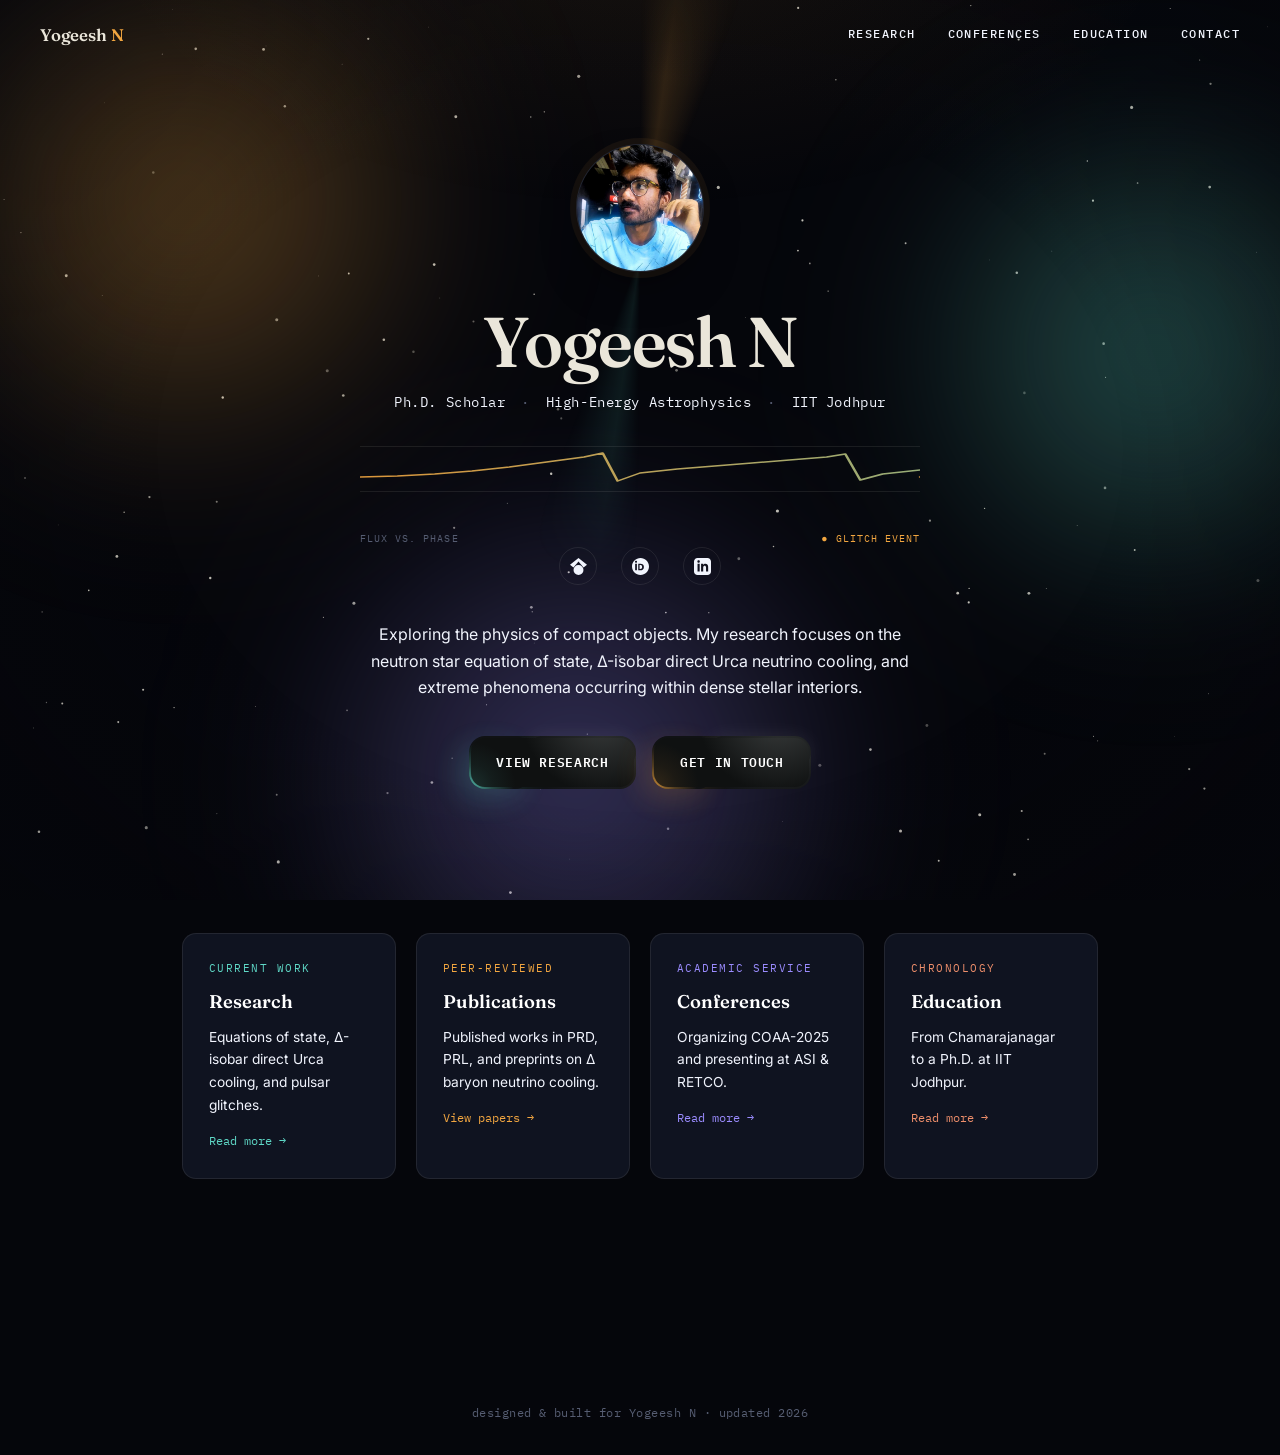
==== commit 90474377: "Initial commit with updated research, cooling works, and EOS plots" ====
--- a/index.html
+++ b/index.html
@@ -26,7 +26,6 @@
     <nav id="nav">
         <a href="index.html" class="nav-brand">Yogeesh <span>N</span></a>
         <div class="nav-links">
-            <a href="works.html" class="nav-link nav-works">Works</a>
             <a href="research.html" class="nav-link nav-research">Research</a>
             <a href="conferences.html" class="nav-link nav-conf">Conferences</a>
             <a href="education.html" class="nav-link nav-edu">Education</a>
@@ -76,7 +75,7 @@
                 </a>
             </div>
 
-            <p class="bio">Exploring the physics of compact objects. My research focuses on the neutron star equation of state and the extreme phenomena occurring within them.</p>
+            <p class="bio">Exploring the physics of compact objects. My research focuses on the neutron star equation of state, &Delta;-isobar direct Urca neutrino cooling, and extreme phenomena occurring within dense stellar interiors.</p>
 
             <div class="cta-row">
                 <a href="research.html" class="glow-btn glow-btn--teal">
@@ -94,14 +93,14 @@
             <a href="research.html" class="teaser" style="--teaser-accent: var(--teal);">
                 <span class="t-eyebrow">Current work</span>
                 <h3>Research</h3>
-                <p>Pulsar glitches, superfluid vortices, and the neutron star equation of state.</p>
+                <p>Equations of state, &Delta;-isobar direct Urca cooling, and pulsar glitches.</p>
                 <span class="arrow">Read more →</span>
             </a>
-            <a href="works.html" class="teaser" style="--teaser-accent: var(--accent);">
+            <a href="research.html#works" class="teaser" style="--teaser-accent: var(--accent);">
                 <span class="t-eyebrow">Peer-reviewed</span>
-                <h3>Works</h3>
-                <p>Published research on glitch modeling and core superfluidity.</p>
-                <span class="arrow">Read more →</span>
+                <h3>Publications</h3>
+                <p>Published works in PRD, PRL, and preprints on &Delta; baryon neutrino cooling.</p>
+                <span class="arrow">View papers →</span>
             </a>
             <a href="conferences.html" class="teaser" style="--teaser-accent: var(--violet);">
                 <span class="t-eyebrow">Academic service</span>
--- a/style.css
+++ b/style.css
@@ -0,0 +1,476 @@
+/* ============================================================
+   Yogeesh N — Astrophysics site
+   Shared stylesheet across all pages
+   ============================================================ */
+
+:root {
+    --bg: #05060b;
+    --bg-elevated: #0b0e18;
+    --surface: #0f1320;
+    --border: rgba(234, 230, 218, 0.09);
+    --border-hover: rgba(242, 166, 64, 0.4);
+
+    --text: #eae6da;
+    --text-muted: #f1f4fd;
+    --text-dim: #565d72;
+
+    --accent: #f2a640;
+    --accent-soft: rgba(242, 166, 64, 0.14);
+    --teal: #5fd9c7;
+    --teal-soft: rgba(95, 217, 199, 0.14);
+    --violet: #9b8cff;
+    --violet-soft: rgba(155, 140, 255, 0.14);
+    --copper: #ef8f6b;
+    --copper-soft: rgba(239, 143, 107, 0.14);
+
+    --serif: 'Fraunces', Georgia, serif;
+    --mono: 'IBM Plex Mono', 'Courier New', monospace;
+    --sans: 'Inter', -apple-system, sans-serif;
+}
+
+* { margin: 0; padding: 0; box-sizing: border-box; }
+html { scroll-behavior: smooth; }
+
+body {
+    background: var(--bg);
+    color: var(--text);
+    font-family: var(--sans);
+    line-height: 1.65;
+    overflow-x: hidden;
+    min-height: 100vh;
+}
+
+a { color: inherit; }
+::selection { background: var(--accent-soft); color: var(--accent); }
+:focus-visible { outline: 2px solid var(--accent); outline-offset: 3px; border-radius: 4px; }
+
+/* ---------------- background layers ---------------- */
+#starfield { position: fixed; inset: 0; z-index: -3; pointer-events: none; }
+
+.nebula-layer { position: fixed; inset: 0; z-index: -2; pointer-events: none; overflow: hidden; }
+.nebula-layer span {
+    position: absolute;
+    border-radius: 50%;
+    filter: blur(70px);
+    mix-blend-mode: screen;
+    opacity: 0.35;
+    will-change: transform;
+}
+.neb-1 { width: 620px; height: 620px; left: -10%; top: -12%; background: radial-gradient(circle, var(--accent), transparent 70%); animation: drift1 46s ease-in-out infinite; }
+.neb-2 { width: 560px; height: 560px; right: -12%; top: 8%; background: radial-gradient(circle, var(--teal), transparent 70%); animation: drift2 58s ease-in-out infinite; opacity: 0.22; }
+.neb-3 { width: 640px; height: 640px; left: 20%; bottom: -22%; background: radial-gradient(circle, var(--violet), transparent 70%); animation: drift3 64s ease-in-out infinite; opacity: 0.22; }
+
+@keyframes drift1 { 0%,100% { transform: translate(0,0) scale(1); } 50% { transform: translate(6%, 8%) scale(1.12); } }
+@keyframes drift2 { 0%,100% { transform: translate(0,0) scale(1); } 50% { transform: translate(-8%, 6%) scale(1.08); } }
+@keyframes drift3 { 0%,100% { transform: translate(0,0) scale(1); } 50% { transform: translate(4%, -6%) scale(1.15); } }
+
+.bg-vignette {
+    position: fixed; inset: 0; z-index: -1; pointer-events: none;
+    background:
+        radial-gradient(ellipse 900px 500px at 50% -10%, rgba(242,166,64,0.08), transparent 60%),
+        radial-gradient(ellipse 1200px 900px at 50% 50%, transparent 40%, rgba(5,6,11,0.55) 100%);
+}
+
+/* ---------------- nav ---------------- */
+nav {
+    position: fixed; top: 0; left: 0; right: 0;
+    display: flex; align-items: center; justify-content: space-between;
+    gap: 1.5rem; padding: 1.4rem 2.5rem; z-index: 100;
+    background: transparent; backdrop-filter: blur(0px);
+    transition: background 0.4s ease, backdrop-filter 0.4s ease, border-color 0.4s ease;
+    border-bottom: 1px solid transparent;
+}
+nav.scrolled { background: rgba(5, 6, 11, 0.75); backdrop-filter: blur(12px); border-bottom: 1px solid var(--border); }
+
+.nav-brand {
+    font-family: var(--serif); font-weight: 600; font-size: 1.05rem;
+    text-decoration: none; color: var(--text); letter-spacing: -0.01em;
+    flex-shrink: 0;
+}
+.nav-brand span { color: var(--accent); }
+
+.nav-links { display: flex; gap: 2rem; flex-wrap: wrap; }
+
+nav a.nav-link {
+    position: relative;
+    font-family: var(--mono); color: var(--text-muted); text-decoration: none;
+    font-size: 0.76rem; font-weight: 500; letter-spacing: 0.12em; text-transform: uppercase;
+    padding-bottom: 4px;
+}
+nav a.nav-link::after {
+    content: ''; position: absolute; left: 0; bottom: 0; width: 100%; height: 1px;
+    background: currentColor; transform: scaleX(0); transform-origin: right;
+    transition: transform 0.35s cubic-bezier(0.65, 0, 0.35, 1);
+}
+nav a.nav-link:hover::after, nav a.nav-link.active::after { transform: scaleX(1); transform-origin: left; }
+nav a.nav-link.active { color: var(--current-accent, var(--accent)); }
+
+nav a.nav-home:hover { color: var(--accent); }
+nav a.nav-works:hover { color: var(--accent); }
+nav a.nav-research:hover { color: var(--teal); }
+nav a.nav-conf:hover { color: var(--violet); }
+nav a.nav-edu:hover { color: var(--copper); }
+nav a.nav-contact:hover { color: var(--accent); }
+
+/* ---------------- layout ---------------- */
+.container { max-width: 980px; margin: 0 auto; padding: 0 2rem 6rem; position: relative; z-index: 1; }
+
+.eyebrow {
+    display: block; font-family: var(--mono); font-size: 0.75rem;
+    letter-spacing: 0.16em; text-transform: uppercase; margin-bottom: 0.6rem;
+}
+
+.section-title { font-family: var(--serif); font-weight: 600; font-size: 2.1rem; margin: 0 0 2rem; }
+
+/* Sub-page header (non-home pages) */
+.page-header { padding: 8.5rem 0 1rem; }
+.page-header .eyebrow { margin-bottom: 0.9rem; }
+.page-header h1 { font-family: var(--serif); font-weight: 600; font-size: clamp(2.1rem, 5vw, 3rem); letter-spacing: -0.02em; margin-bottom: 1rem; }
+.page-header .lede { color: var(--text-muted); max-width: 620px; font-size: 1.02rem; }
+
+/* ---------------- hero (home only) ---------------- */
+header.hero { padding: 9rem 0 4rem; text-align: center; position: relative; }
+
+.lighthouse {
+    position: absolute; top: -4rem; left: 50%; transform: translateX(-50%);
+    width: 640px; height: 640px; pointer-events: none; z-index: -1; opacity: 0.55;
+}
+.lighthouse .beam {
+    position: absolute; inset: 0; border-radius: 50%;
+    background: conic-gradient(from 0deg, transparent 0deg, rgba(242,166,64,0.28) 8deg, transparent 22deg, transparent 180deg, rgba(95,217,199,0.18) 188deg, transparent 202deg, transparent 360deg);
+    animation: spin 4.2s linear infinite;
+    mask-image: radial-gradient(circle, black 0%, black 40%, transparent 72%);
+}
+@keyframes spin { to { transform: rotate(360deg); } }
+
+.lightcurve-strip {
+    max-width: 560px; margin: 0 auto 2.4rem; height: 46px; overflow: hidden;
+    position: relative; border-top: 1px solid var(--border); border-bottom: 1px solid var(--border);
+}
+.lightcurve-strip svg { display: block; height: 46px; width: 200%; animation: scrollLC 7s linear infinite; }
+@keyframes scrollLC { from { transform: translateX(0); } to { transform: translateX(-50%); } }
+.lc-caption {
+    display: flex; justify-content: space-between; max-width: 560px; margin: 0.5rem auto 0;
+    font-family: var(--mono); font-size: 0.65rem; letter-spacing: 0.1em; text-transform: uppercase; color: var(--text-dim);
+}
+.lc-caption .dot { color: var(--accent); }
+.lc-caption .dot::before { content: '● '; }
+
+.profile-photo {
+    width: 128px; height: 128px; border-radius: 50%; margin-bottom: 1.75rem;
+    border: 1px solid var(--border);
+    box-shadow: 0 0 0 6px rgba(242,166,64,0.06), 0 20px 50px -20px rgba(0,0,0,0.8);
+    object-fit: cover; background: var(--surface);
+}
+
+h1.name { font-family: var(--serif); font-weight: 600; font-size: clamp(2.6rem, 6vw, 4.4rem); letter-spacing: -0.02em; line-height: 1; margin-bottom: 0.75rem; }
+.role { font-family: var(--mono); font-size: 0.9rem; letter-spacing: 0.04em; color: var(--text-muted); margin-bottom: 2rem; }
+.role .sep { color: var(--text-dim); margin: 0 0.5em; }
+
+.social-links { display: flex; justify-content: center; gap: 1.5rem; margin-bottom: 2.25rem; }
+.social-links a {
+    color: var(--text-muted); display: flex; align-items: center; justify-content: center;
+    width: 38px; height: 38px; border-radius: 50%; border: 1px solid var(--border);
+    transition: color 0.3s ease, border-color 0.3s ease, transform 0.3s ease, box-shadow 0.3s ease;
+}
+.social-links svg { width: 17px; height: 17px; fill: currentColor; }
+.social-links a:hover { color: var(--accent); border-color: var(--border-hover); transform: translateY(-3px); box-shadow: 0 8px 20px -8px rgba(242,166,64,0.5); }
+
+.bio { max-width: 560px; margin: 0 auto; color: var(--text-muted); font-size: 1rem; }
+
+/* ---------------- home teaser links ---------------- */
+.teaser-grid { display: grid; grid-template-columns: repeat(auto-fit, minmax(210px, 1fr)); gap: 1.25rem; margin: 5rem 0; }
+.teaser {
+    display: block; text-decoration: none; padding: 1.6rem; border-radius: 14px;
+    border: 1px solid var(--border); background: var(--surface); position: relative; overflow: hidden;
+    transition: transform 0.45s cubic-bezier(0.16,1,0.3,1), border-color 0.4s ease, box-shadow 0.4s ease;
+}
+.teaser::before {
+    content: ''; position: absolute; top: 0; left: 0; right: 0; height: 2px;
+    background: linear-gradient(90deg, var(--teaser-accent, var(--accent)), transparent);
+    transform: scaleX(0); transform-origin: left; transition: transform 0.5s cubic-bezier(0.16,1,0.3,1);
+}
+.teaser:hover { transform: translateY(-6px); border-color: var(--border-hover); box-shadow: 0 24px 48px -24px rgba(0,0,0,0.6); }
+.teaser:hover::before { transform: scaleX(1); }
+.teaser .t-eyebrow { font-family: var(--mono); font-size: 0.68rem; letter-spacing: 0.14em; text-transform: uppercase; color: var(--teaser-accent, var(--accent)); display: block; margin-bottom: 0.6rem; }
+.teaser h3 { font-family: var(--serif); font-weight: 600; font-size: 1.15rem; color: #fff; margin-bottom: 0.5rem; }
+.teaser p { color: var(--text-muted); font-size: 0.86rem; }
+.teaser .arrow { display: inline-block; margin-top: 0.9rem; font-family: var(--mono); font-size: 0.75rem; color: var(--teaser-accent, var(--accent)); transition: transform 0.3s ease; }
+.teaser:hover .arrow { transform: translateX(4px); }
+
+/* ---------------- cards / grid ---------------- */
+.grid { display: grid; grid-template-columns: repeat(auto-fit, minmax(280px, 1fr)); gap: 1.5rem; }
+
+.card {
+    background: var(--surface); border: 1px solid var(--border); border-radius: 14px;
+    padding: 1.9rem; position: relative; overflow: hidden;
+    transition: transform 0.45s cubic-bezier(0.16, 1, 0.3, 1), border-color 0.4s ease, box-shadow 0.4s ease;
+}
+.card::before {
+    content: ''; position: absolute; top: 0; left: 0; right: 0; height: 2px;
+    background: linear-gradient(90deg, var(--card-accent, var(--accent)), transparent);
+    transform: scaleX(0); transform-origin: left; transition: transform 0.5s cubic-bezier(0.16, 1, 0.3, 1);
+}
+.card:hover { transform: translateY(-6px); border-color: var(--border-hover); box-shadow: 0 24px 48px -24px rgba(0,0,0,0.6); }
+.card:hover::before { transform: scaleX(1); }
+.card h3 { font-family: var(--serif); font-weight: 600; font-size: 1.2rem; margin-bottom: 0.6rem; color: #fff; }
+.card p { color: var(--text-muted); font-size: 0.92rem; }
+.card--research { --card-accent: var(--teal); }
+
+.card--wide img { width: 100%; border-radius: 8px; margin-bottom: 1.2rem; border: 1px solid var(--border); background: rgba(234,230,218,0.95); padding: 0.5rem; }
+
+/* ---------------- publications ---------------- */
+.pub-list { display: flex; flex-direction: column; gap: 1.1rem; }
+.pub {
+    position: relative; padding: 1.6rem 1.8rem 1.6rem 2rem; border: 1px solid var(--border);
+    border-radius: 10px; background: var(--surface);
+    transition: border-color 0.35s ease, background 0.35s ease, transform 0.35s ease;
+}
+.pub::before {
+    content: ''; position: absolute; left: 0; top: 0; bottom: 0; width: 3px; background: var(--pub-accent, var(--accent));
+    transform: scaleY(0); transform-origin: bottom; transition: transform 0.4s cubic-bezier(0.16, 1, 0.3, 1);
+}
+.pub:hover { border-color: var(--border-hover); background: var(--bg-elevated); transform: translateX(4px); }
+.pub:hover::before { transform: scaleY(1); }
+.pub h3 { font-family: var(--serif); font-size: 1.15rem; font-weight: 600; color: #fff; margin-bottom: 0.4rem; line-height: 1.4; }
+.pub-meta { display: flex; flex-wrap: wrap; gap: 0.5rem 0.9rem; align-items: center; margin-bottom: 0.5rem; }
+.pub-authors { font-size: 0.86rem; color: #b2b9cb; }
+.pub-journal { font-family: var(--mono); font-size: 0.78rem; color: var(--violet); }
+.pub-links { display: flex; flex-wrap: wrap; gap: 0.6rem; margin-top: 0.85rem; }
+.pub-btn {
+    display: inline-flex; align-items: center; gap: 0.35rem; font-family: var(--mono); font-size: 0.76rem;
+    padding: 0.3rem 0.75rem; border-radius: 6px; text-decoration: none; border: 1px solid var(--border);
+    transition: all 0.25s ease;
+}
+.pub-btn.doi { color: var(--accent); border-color: rgba(242, 166, 64, 0.35); background: rgba(242, 166, 64, 0.08); }
+.pub-btn.doi:hover { background: var(--accent); color: var(--bg); border-color: var(--accent); text-decoration: none; }
+.pub-btn.arxiv { color: var(--teal); border-color: rgba(95, 217, 199, 0.35); background: rgba(95, 217, 199, 0.08); }
+.pub-btn.arxiv:hover { background: var(--teal); color: var(--bg); border-color: var(--teal); text-decoration: none; }
+.pub .doi { font-family: var(--mono); font-size: 0.78rem; color: var(--accent); text-decoration: none; }
+.pub .doi:hover { text-decoration: underline; }
+.pub p { color: var(--text-muted); font-size: 0.92rem; margin-top: 0.6rem; line-height: 1.6; }
+
+.section-heading { margin-top: 3.5rem; margin-bottom: 1.5rem; }
+.section-heading .eyebrow { margin-bottom: 0.4rem; }
+.section-heading h2 { font-family: var(--serif); font-size: 1.8rem; font-weight: 600; color: #fff; margin-bottom: 0.5rem; }
+.section-heading p { color: var(--text-muted); font-size: 0.95rem; max-width: 780px; }
+
+.card--plot img {
+    width: 100%; max-width: 760px; height: auto; margin: 0 auto 1.4rem; display: block;
+    background: #ffffff; padding: 0.75rem; border-radius: 8px; border: 1px solid var(--border);
+}
+.plot-caption {
+    font-size: 0.88rem; color: var(--text-muted); margin-top: 0.8rem; line-height: 1.6;
+    background: rgba(11, 14, 24, 0.6); padding: 1rem 1.2rem; border-radius: 8px; border: 1px solid var(--border);
+}
+.plot-caption strong { color: #fff; }
+
+/* ---------------- education timeline ---------------- */
+.timeline { position: relative; padding-left: 2.2rem; }
+.timeline::before { content: ''; position: absolute; left: 5px; top: 6px; bottom: 6px; width: 1px; background: linear-gradient(var(--copper), transparent); opacity: 0.4; }
+.t-item { position: relative; padding-bottom: 2.4rem; }
+.t-item:last-child { padding-bottom: 0; }
+.t-item::before {
+    content: ''; position: absolute; left: -2.2rem; top: 6px; width: 11px; height: 11px; border-radius: 50%;
+    background: var(--bg); border: 2px solid var(--copper);
+    transition: box-shadow 0.35s ease, transform 0.35s ease;
+}
+.t-item:hover::before { box-shadow: 0 0 0 6px var(--copper-soft); transform: scale(1.15); }
+.t-item h3 { font-family: var(--serif); font-size: 1.15rem; font-weight: 600; color: #fff; margin-bottom: 0.3rem; }
+.t-item .edu-meta { font-family: var(--mono); font-size: 0.78rem; color: var(--copper); display: block; margin-bottom: 0.5rem; letter-spacing: 0.02em; }
+.t-item p { color: var(--text-muted); font-size: 0.9rem; }
+
+/* ---------------- conferences ---------------- */
+.conf-block { margin-bottom: 3rem; }
+.conf-block h3.headline { font-family: var(--serif); font-size: 1.8rem; font-weight: 600; color: #fff; margin-bottom: 0.5rem; }
+.conf-meta { font-family: var(--mono); font-size: 0.85rem; color: var(--violet); display: block; margin-bottom: 1.4rem; letter-spacing: 0.02em; }
+.conf-block > p { max-width: 820px; color: var(--text-muted); margin-bottom: 2rem; }
+
+.carousel { position: relative; width: 100%; max-width: 820px; margin-bottom: 1.8rem; overflow: hidden; border-radius: 12px; border: 1px solid var(--border); box-shadow: 0 24px 48px -24px rgba(0,0,0,0.6); }
+.carousel-track { display: flex; transition: transform 0.5s cubic-bezier(0.65, 0, 0.35, 1); }
+.carousel-track img { min-width: 100%; height: 440px; object-fit: cover; background: var(--surface); }
+.carousel-btn {
+    position: absolute; top: 50%; transform: translateY(-50%); background: rgba(5,6,11,0.7); color: var(--text);
+    border: 1px solid var(--border); border-radius: 50%; width: 42px; height: 42px; cursor: pointer;
+    display: flex; align-items: center; justify-content: center; font-size: 1.1rem;
+    transition: background 0.3s ease, border-color 0.3s ease, transform 0.3s ease; z-index: 2;
+}
+.carousel-btn:hover { background: rgba(155,140,255,0.25); border-color: var(--violet); transform: translateY(-50%) scale(1.08); }
+.carousel-btn.prev { left: 14px; }
+.carousel-btn.next { right: 14px; }
+.carousel-dots { position: absolute; bottom: 16px; left: 50%; transform: translateX(-50%); display: flex; gap: 8px; z-index: 2; }
+.carousel-dot { width: 8px; height: 8px; border-radius: 50%; background: rgba(255,255,255,0.35); transition: background 0.3s ease, transform 0.3s ease; cursor: pointer; }
+.carousel-dot.active { background: var(--violet); transform: scale(1.2); }
+
+.conf-link {
+    display: inline-flex; align-items: center; gap: 0.5rem; color: #fff; background: var(--violet-soft);
+    padding: 0.7rem 1.4rem; border-radius: 8px; text-decoration: none; font-weight: 600; font-size: 0.92rem;
+    border: 1px solid rgba(155,140,255,0.35); transition: background 0.3s ease, transform 0.3s ease;
+}
+.conf-link:hover { background: rgba(155,140,255,0.3); transform: translateY(-2px); }
+.conf-link svg { transition: transform 0.3s ease; }
+.conf-link:hover svg { transform: translateX(3px); }
+
+.sub-heading { font-family: var(--serif); font-size: 1.35rem; font-weight: 600; color: #fff; margin: 2.8rem 0 1.4rem; border-bottom: 1px solid var(--border); padding-bottom: 0.6rem; }
+
+.talk-card { padding: 1.5rem; }
+.talk-card h4 { font-family: var(--serif); font-size: 1.05rem; color: #fff; margin-bottom: 0.3rem; font-weight: 600; }
+.talk-card .edu-meta { font-family: var(--mono); font-size: 0.75rem; color: var(--violet); display: block; margin-bottom: 0.7rem; }
+.talk-card p { font-size: 0.88rem; margin: 0; }
+
+/* ---------------- glow buttons ---------------- */
+/* Layered blob-glow button, themed to the site's accent palette. */
+.glow-btn {
+    --glow: var(--accent);
+    --glow-rgb: 242, 166, 64;
+    cursor: pointer;
+    font-family: var(--mono);
+    font-size: 0.82rem;
+    font-weight: 600;
+    letter-spacing: 0.05em;
+    text-transform: uppercase;
+    text-decoration: none;
+    display: inline-block;
+    border: none;
+    border-radius: 16px;
+    padding: 2px;
+    background: radial-gradient(circle 80px at 80% -10%, #2b2e2e, #101214);
+    position: relative;
+    isolation: isolate;
+    transition: transform 0.35s cubic-bezier(0.16, 1, 0.3, 1);
+}
+.glow-btn:hover { transform: translateY(-3px); }
+.glow-btn::after {
+    content: '';
+    position: absolute;
+    width: 65%; height: 60%;
+    top: 0; right: 0;
+    border-radius: 120px;
+    box-shadow: 0 0 20px rgba(255, 255, 255, 0.08);
+    z-index: -1;
+}
+
+.glow-btn .blob {
+    position: absolute;
+    width: 62px; height: 100%;
+    bottom: 0; left: 0;
+    border-radius: 16px;
+    background: radial-gradient(circle 60px at 0% 100%, var(--glow), rgba(var(--glow-rgb), 0.35), transparent 75%);
+    box-shadow: -10px 10px 30px rgba(var(--glow-rgb), 0.22);
+    opacity: 0.85;
+    transition: opacity 0.35s ease, width 0.35s ease;
+    z-index: -1;
+}
+.glow-btn:hover .blob { opacity: 1; width: 84px; }
+
+.glow-btn .inner {
+    padding: 0.85rem 1.6rem;
+    border-radius: 14px;
+    color: #fff;
+    position: relative;
+    z-index: 3;
+    display: inline-flex;
+    align-items: center;
+    gap: 0.55rem;
+    background: radial-gradient(circle 80px at 80% -50%, #3b3e3e, #0f1111);
+    transition: background 0.35s ease;
+}
+.glow-btn .inner::before {
+    content: '';
+    position: absolute; inset: 0;
+    border-radius: 14px;
+    background: radial-gradient(circle 60px at 0% 100%, rgba(var(--glow-rgb), 0.16), rgba(var(--glow-rgb), 0.06), transparent 75%);
+}
+.glow-btn svg { position: relative; z-index: 1; transition: transform 0.3s ease; }
+.glow-btn:hover svg { transform: translateX(3px); }
+
+.glow-btn--amber  { --glow: #f2a640; --glow-rgb: 242, 166, 64; }
+.glow-btn--teal   { --glow: #5fd9c7; --glow-rgb: 95, 217, 199; }
+.glow-btn--violet { --glow: #9b8cff; --glow-rgb: 155, 140, 255; }
+.glow-btn--copper { --glow: #ef8f6b; --glow-rgb: 239, 143, 107; }
+
+.glow-btn--block { display: block; width: 100%; }
+.glow-btn--block .inner { justify-content: center; }
+
+.cta-row { display: flex; gap: 1rem; justify-content: center; flex-wrap: wrap; margin-top: 2.25rem; }
+
+/* ---------------- glow cards ---------------- */
+/* Neon gradient-border card. Combine with .card: class="card glow-card"
+   and set --glow-a / --glow-b (defaults to the site's amber/teal). */
+.card.glow-card {
+    background-color: var(--bg-elevated);
+    --glow-a: var(--accent);
+    --glow-b: var(--teal);
+}
+.card.glow-card::before {
+    content: '';
+    position: absolute;
+    inset: -6px;
+    border-radius: 18px;
+    background: linear-gradient(-45deg, var(--glow-a) 0%, var(--glow-b) 100%);
+    z-index: -10;
+    opacity: 0.9;
+    transform: none;
+    transition: transform 0.6s cubic-bezier(0.175, 0.885, 0.32, 1.275), opacity 0.4s ease;
+}
+.card.glow-card::after {
+    content: '';
+    position: absolute;
+    inset: -4px; /* Pulls the glow slightly tighter to the edge */
+    border-radius: 18px;
+    background: linear-gradient(-45deg, var(--glow-a) 0%, var(--glow-b) 100%);
+    z-index: -11;
+    filter: blur(8px); /* Drastically reduced from 18px to keep the glow at the edge */
+    opacity: 0.5; /* Dims the overall ambient spread */
+    transform: scale(0.98); /* Keeps the shape close to the card */
+    transition: filter 0.45s ease, transform 0.45s ease, opacity 0.45s ease;
+}
+
+.card.glow-card:hover::after { 
+    filter: blur(12px); /* Reduced from 28px for a tamer hover effect */
+    opacity: 0.8; /* Brightens up slightly on hover */
+    transform: scale(1); 
+}
+
+/* ---------------- contact ---------------- */
+.contact-wrap { max-width: 560px; margin: 0 auto; }
+.contact-wrap > p { text-align: center; margin-bottom: 2rem; color: var(--text-muted); }
+form {
+    display: flex; flex-direction: column; gap: 1.3rem; background: var(--surface); padding: 2.3rem;
+    border-radius: 14px; border: 1px solid var(--border); box-shadow: 0 24px 48px -24px rgba(0,0,0,0.6);
+}
+.field { display: flex; flex-direction: column; gap: 0.5rem; }
+.field label { font-family: var(--mono); color: var(--accent); font-size: 0.78rem; letter-spacing: 0.06em; text-transform: uppercase; }
+.field input, .field textarea {
+    padding: 0.75rem 0.9rem; border-radius: 8px; border: 1px solid var(--border); background: var(--bg);
+    color: var(--text); font-family: var(--sans); font-size: 0.95rem; outline: none;
+    transition: border-color 0.3s ease, box-shadow 0.3s ease;
+}
+.field input:focus, .field textarea:focus { border-color: var(--accent); box-shadow: 0 0 0 3px var(--accent-soft); }
+.field textarea { resize: vertical; }
+button.submit {
+    margin-top: 0.5rem; padding: 0.85rem; border-radius: 8px; border: 1px solid rgba(242,166,64,0.4);
+    background: var(--accent-soft); color: #fff; font-family: var(--mono); font-weight: 600; font-size: 0.88rem;
+    letter-spacing: 0.04em; text-transform: uppercase; cursor: pointer;
+    transition: background 0.3s ease, transform 0.3s ease;
+}
+button.submit:hover { background: rgba(242,166,64,0.32); transform: translateY(-2px); }
+
+.contact-alt { text-align: center; margin-top: 2rem; color: var(--text-dim); font-family: var(--mono); font-size: 0.8rem; }
+.contact-alt a { color: var(--accent); text-decoration: none; }
+.contact-alt a:hover { text-decoration: underline; }
+
+footer { text-align: center; padding: 3rem 2rem 2rem; color: var(--text-dim); font-family: var(--mono); font-size: 0.75rem; letter-spacing: 0.04em; position: relative; z-index: 1; }
+
+@media (max-width: 720px) {
+    nav { padding: 1.1rem 1.4rem; flex-wrap: wrap; row-gap: 0.7rem; }
+    .nav-links { gap: 1.1rem; }
+    nav a.nav-link { font-size: 0.66rem; }
+    .lighthouse { width: 420px; height: 420px; }
+    .carousel-track img { height: 260px; }
+    .page-header { padding-top: 10rem; }
+}
+
+@media (prefers-reduced-motion: reduce) {
+    .lighthouse .beam, .lightcurve-strip svg, .nebula-layer span, * { animation-duration: 0.001ms !important; animation-iteration-count: 1 !important; }
+}
